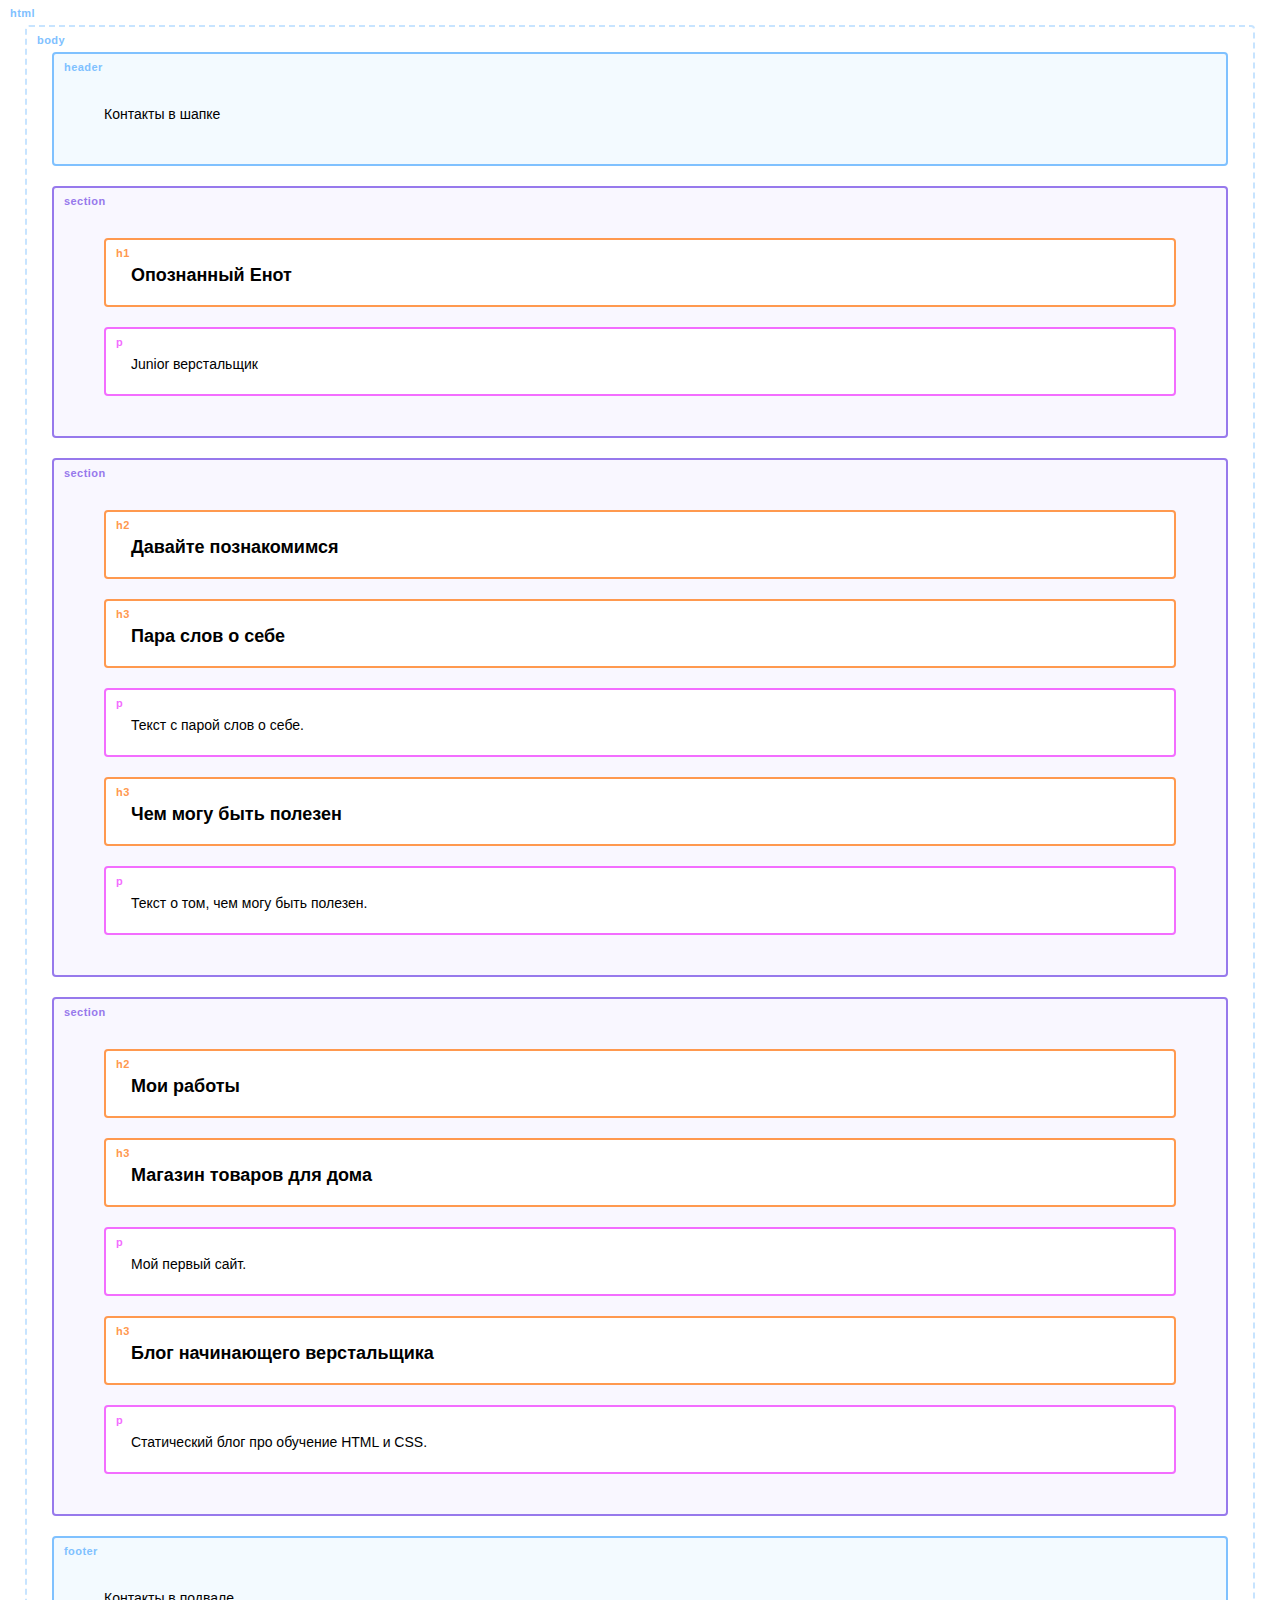
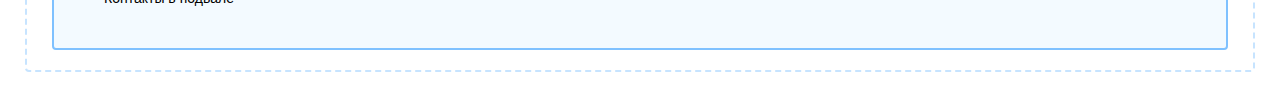
==== index.html @ c7243f4a "main" ====
<!DOCTYPE html>
<html lang="ru">

<head>
    <meta charset="UTF-8">
    <link rel="stylesheet" href="outlines.css">
    <link href="https://fonts.googleapis.com/css?family=Montserrat:400,500,700|Old+Standard+TT&display=swap&subset=cyrillic" rel="stylesheet">
    <title>Портфолио Junior верстальщика</title>
</head>

<body>
    <header class="page-header">
        <div class="container">
            Контакты в шапке
        </div>
    </header>

    <section class="hero-image">
        <div class="container">
            <h1 class="heading">Опознанный Енот</h1>
            <p>Junior верстальщик</p>
        </div>

    </section>

    <section class="intro">
        <div class="container">
            <h2 class="subheading">Давайте познакомимся</h2>
            <h3>Пара слов о себе</h3>
            <p>Текст с парой слов о себе.</p>
            <h3>Чем могу быть полезен</h3>
            <p>Текст о том, чем могу быть полезен.</p>
        </div>
    </section>

    <section class="portfolio">
        <div class="conteiner">
            <h2 class="subheading">Мои работы</h2>

            <h3>Магазин товаров для дома</h3>
            <p>Мой первый сайт.</p>

            <h3>Блог начинающего верстальщика</h3>
            <p>Статический блог про обучение HTML и CSS.</p>
        </div>
    </section>

    <footer class="page-footer">
        <div class="conteiner">
            Контакты в подвале
        </div>
    </footer>
</body>

</html>
---- outlines.css ----
html,
body {
  margin: 0;
  font-family: "Arial", sans-serif;
  font-size: 14px;
  line-height: 20px;
}

body {
  min-width: 430px;
  border: 2px dashed #c7e4ff;
}

html::before,
body::before,
header::before,
footer::before,
main::before {
  color: #7fc1ff;
}

main,
header,
footer {
  background-color: #f3faff;
  border: 2px solid #7fc1ff;
}

nav,
section,
article,
aside {
  background-color: #f9f7ff;
  border: 2px solid #9779ec;
}

nav::before,
section::before,
article::before,
aside::before {
  color: #9779ec;
}

h1,
h2,
h3 {
  font-size: 18px;
  background-color: #ffffff;
  border: 2px solid #ff994f;
}

h1::before {
  content: "h1";
  color: #ff994f;
}

h2::before {
  content: "h2";
  color: #ff994f;
}

h3::before {
  content: "h3";
  color: #ff994f;
}

p {
  background-color: #ffffff;
  border: 2px solid #f36dff;
}

p::before {
  color: #f36dff;
  content: "p";
}

* {
  position: relative;
  padding: 25px 25px 20px;
  margin: 0;
  border-radius: 4px;
}

*:not(:last-child) {
  margin-bottom: 20px;
}

*::before {
  position: absolute;
  top: 8px;
  left: 10px;
  font-weight: 700;
  font-size: 11px;
  line-height: 10px;
  letter-spacing: 0.04em;
}

html::before {
  content: "html";
}

body::before {
  content: "body";
}

main::before {
  content: "main";
}

header::before {
  content: "header";
}

footer::before {
  content: "footer";
}

section::before {
  content: "section";
}

article::before {
  content: "article";
}

aside::before {
  content: "aside";
}

nav::before {
  content: "nav";
}
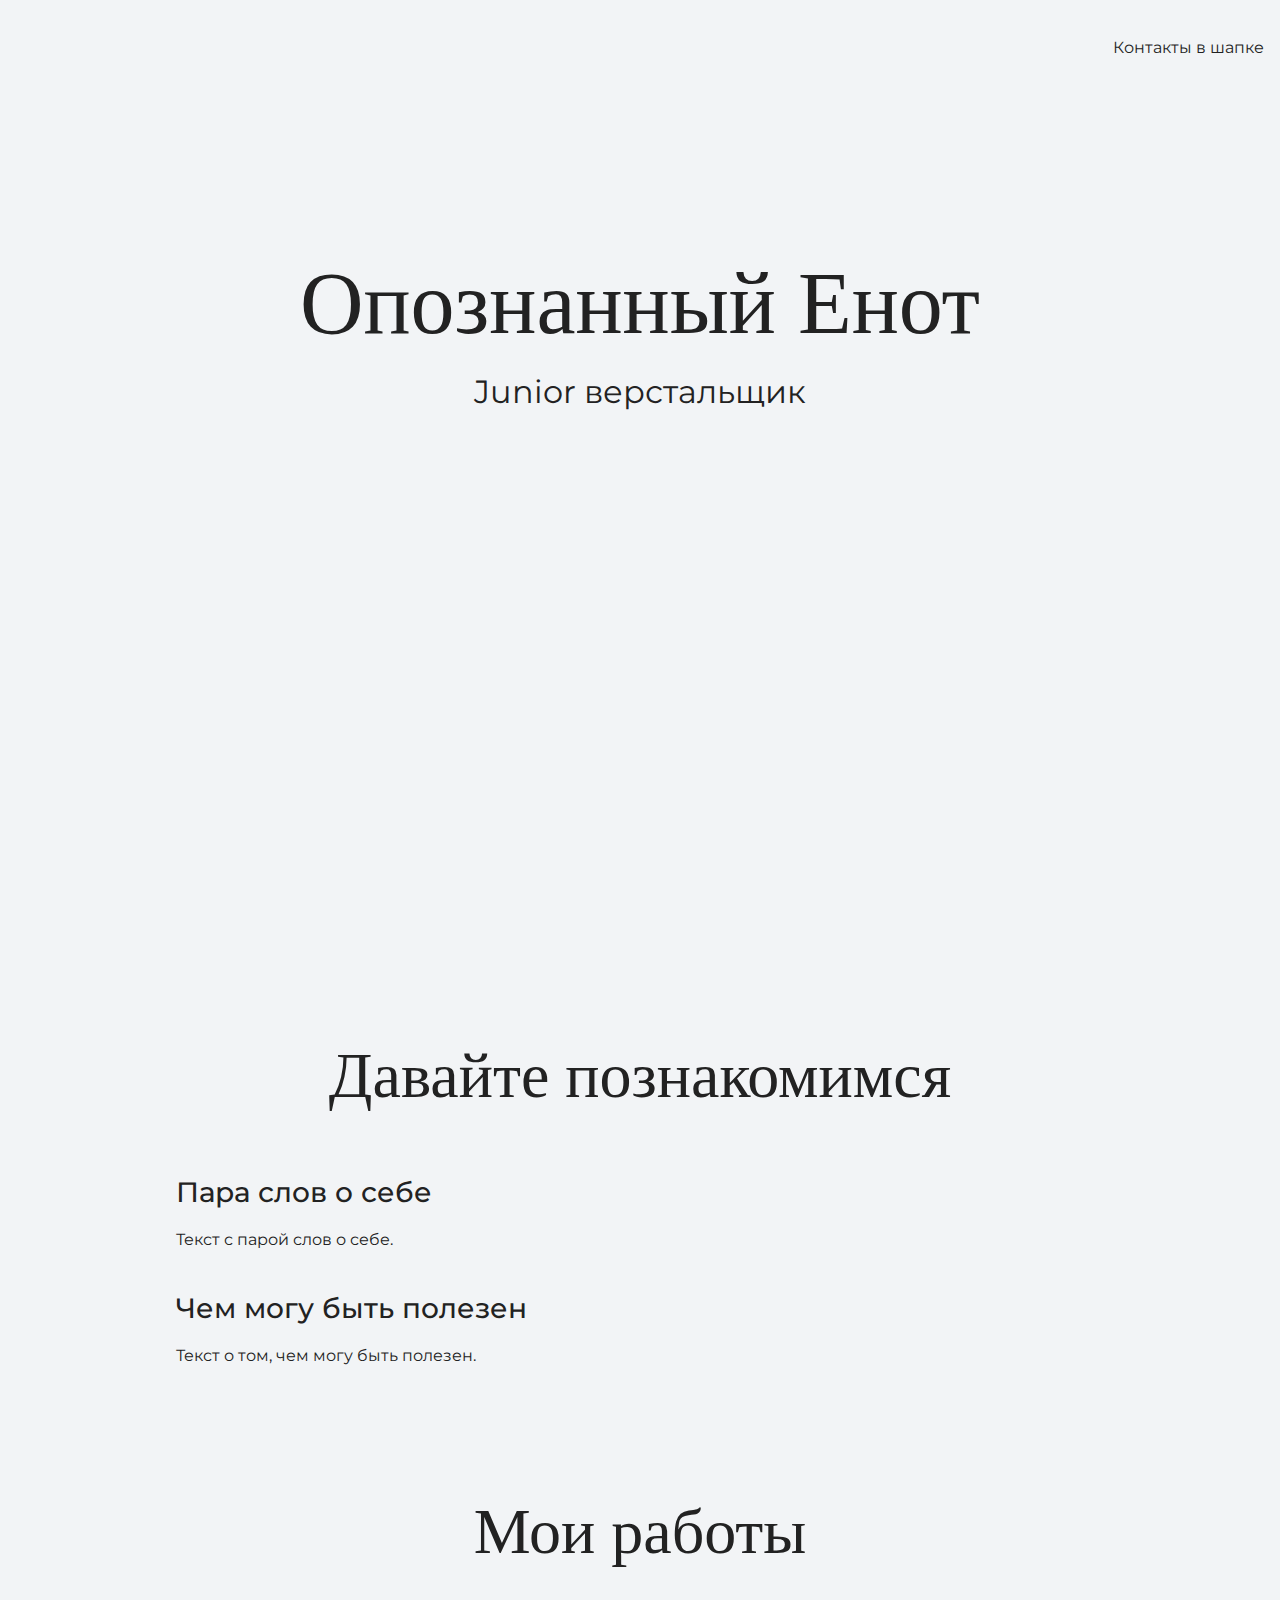
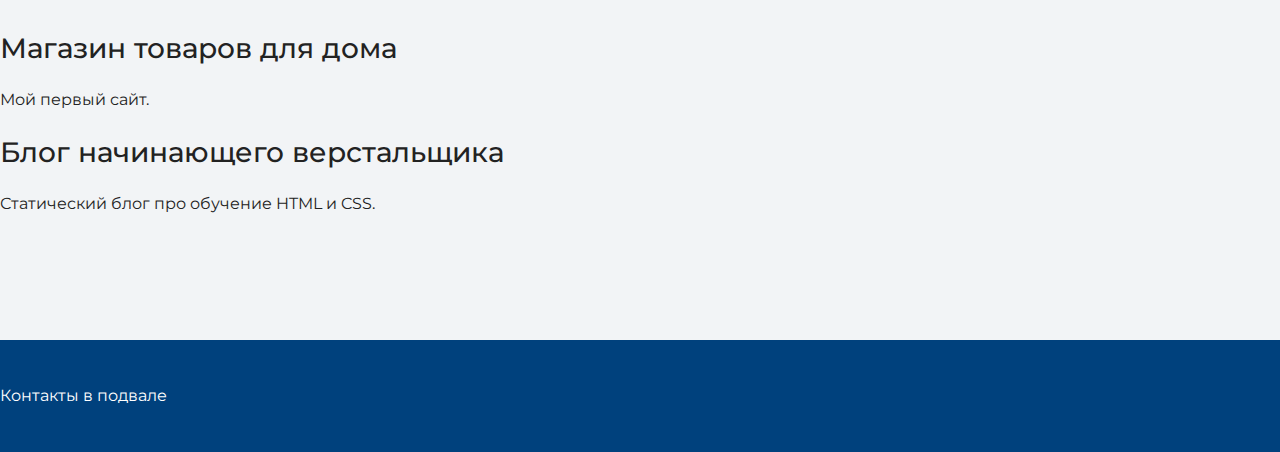
==== commit af35e3c4: "main" ====
--- a/index.html
+++ b/index.html
@@ -3,7 +3,7 @@
 
 <head>
     <meta charset="UTF-8">
-    <link rel="stylesheet" href="outlines.css">
+    <link rel="stylesheet" href="style.css">
     <link href="https://fonts.googleapis.com/css?family=Montserrat:400,500,700|Old+Standard+TT&display=swap&subset=cyrillic" rel="stylesheet">
     <title>Портфолио Junior верстальщика</title>
 </head>
--- a/style.css
+++ b/style.css
@@ -0,0 +1,194 @@
+body {
+  margin: 0;
+  min-width: 960px;
+  font-family: "Montserrat", "Helvetica", "Arial", sans-serif;
+  font-size: 16px;
+  line-height: 32px;
+  color: #222222;
+  background-color: #f2f4f6;
+  background-image: url("img/hero-bg.jpg");
+  background-repeat: no-repeat;
+  background-position: top center;
+}
+
+.container {
+  max-width: 928px;
+  margin: 0 auto;
+  padding: 0 16px;
+}
+
+.page-header {
+  margin: 0 0 160px;
+  padding: 32px 0 32px;
+}
+
+.page-header .container,
+.page-footer .container {
+  max-width: 1408px;
+  text-align: right;
+}
+
+.page-header a {
+  margin-left: 56px;
+  color: #288be6;
+  text-decoration: none;
+  background-repeat: no-repeat;
+  background-position: left;
+}
+
+.header-email {
+  padding-left: 30px;
+  background-image: url("img/icon-email-header.svg");
+}
+
+.header-phone {
+  padding-left: 25px;
+  background-image: url("img/icon-phone-header.svg");
+}
+
+.hero-image {
+  margin-bottom: 620px;
+}
+
+.hero-image .container {
+  max-width: 1408px;
+  text-align: center;
+}
+
+.heading {
+  margin: 0 0 16px;
+  font-family: "Old Standard TT", "Times", "Times New Roman", serif;
+  font-size: 88px;
+  line-height: 96px;
+  font-weight: 400;
+}
+
+.hero-image p {
+  margin: 0;
+  font-size: 32px;
+  line-height: 48px;
+}
+
+.intro {
+  margin: 0 0 120px;
+}
+
+.subheading {
+  margin: 0 0 56px;
+  font-family: "Old Standard TT", "Times", "Times New Roman", serif;
+  font-size: 64px;
+  line-height: 80px;
+  font-weight: 400;
+  text-align: center;
+}
+
+.user-image {
+  margin: 0 0 32px;
+  text-align: center;
+}
+
+.intro h3,
+.portfolio h3 {
+  margin: 0 0 12px;
+  font-size: 28px;
+  line-height: 40px;
+  font-weight: 500;
+}
+
+.intro p {
+  margin: 0 0 32px;
+}
+
+.skills-list {
+  margin: 0;
+  padding: 0;
+}
+
+.skills-list dt {
+  padding-left: 32px;
+  background-repeat: no-repeat;
+  background-position: left;
+}
+
+.skill-html {
+  background-image: url("img/icon-html.svg");
+}
+
+.skill-css {
+  background-image: url("img/icon-css.svg");
+}
+
+.level {
+  margin: 4px 0 16px;
+  padding: 0;
+  height: 14px;
+  font-size: 0;
+  background-color: #ffffff;
+  border: 1px solid #86c3fa;
+  border-radius: 8px;
+}
+
+.level div {
+  margin: 1px;
+  height: 12px;
+  background-color: #288be6;
+  border-radius: 6px;
+}
+
+.portfolio {
+  margin: 0 0 120px;
+}
+
+.projects {
+  margin: 0;
+  padding: 0;
+  list-style: none;
+}
+
+.projects li {
+  margin: 0 0 80px;
+}
+
+.project-image {
+  margin: 0 0 24px;
+  text-align: center;
+}
+
+.projects p {
+  margin: 0 0 24px;
+}
+
+.button {
+  padding: 6px 20px;
+  display: inline-block;
+  vertical-align: baseline;
+  text-decoration: none;
+  text-transform: uppercase;
+  border-radius: 4px;
+  background-color: #288be6;
+  color: #ffffff;
+}
+
+.page-footer {
+  padding: 40px 0;
+  background-color: #00417d;
+  color: #ffffff;
+}
+
+.page-footer a {
+  margin-left: 56px;
+  color: inherit;
+  text-decoration: none;
+  background-repeat: no-repeat;
+  background-position: left;
+}
+
+.footer-email {
+  padding-left: 30px;
+  background-image: url("img/icon-email-footer.svg");
+}
+
+.footer-phone {
+  padding-left: 25px;
+  background-image: url("img/icon-phone-footer.svg");
+}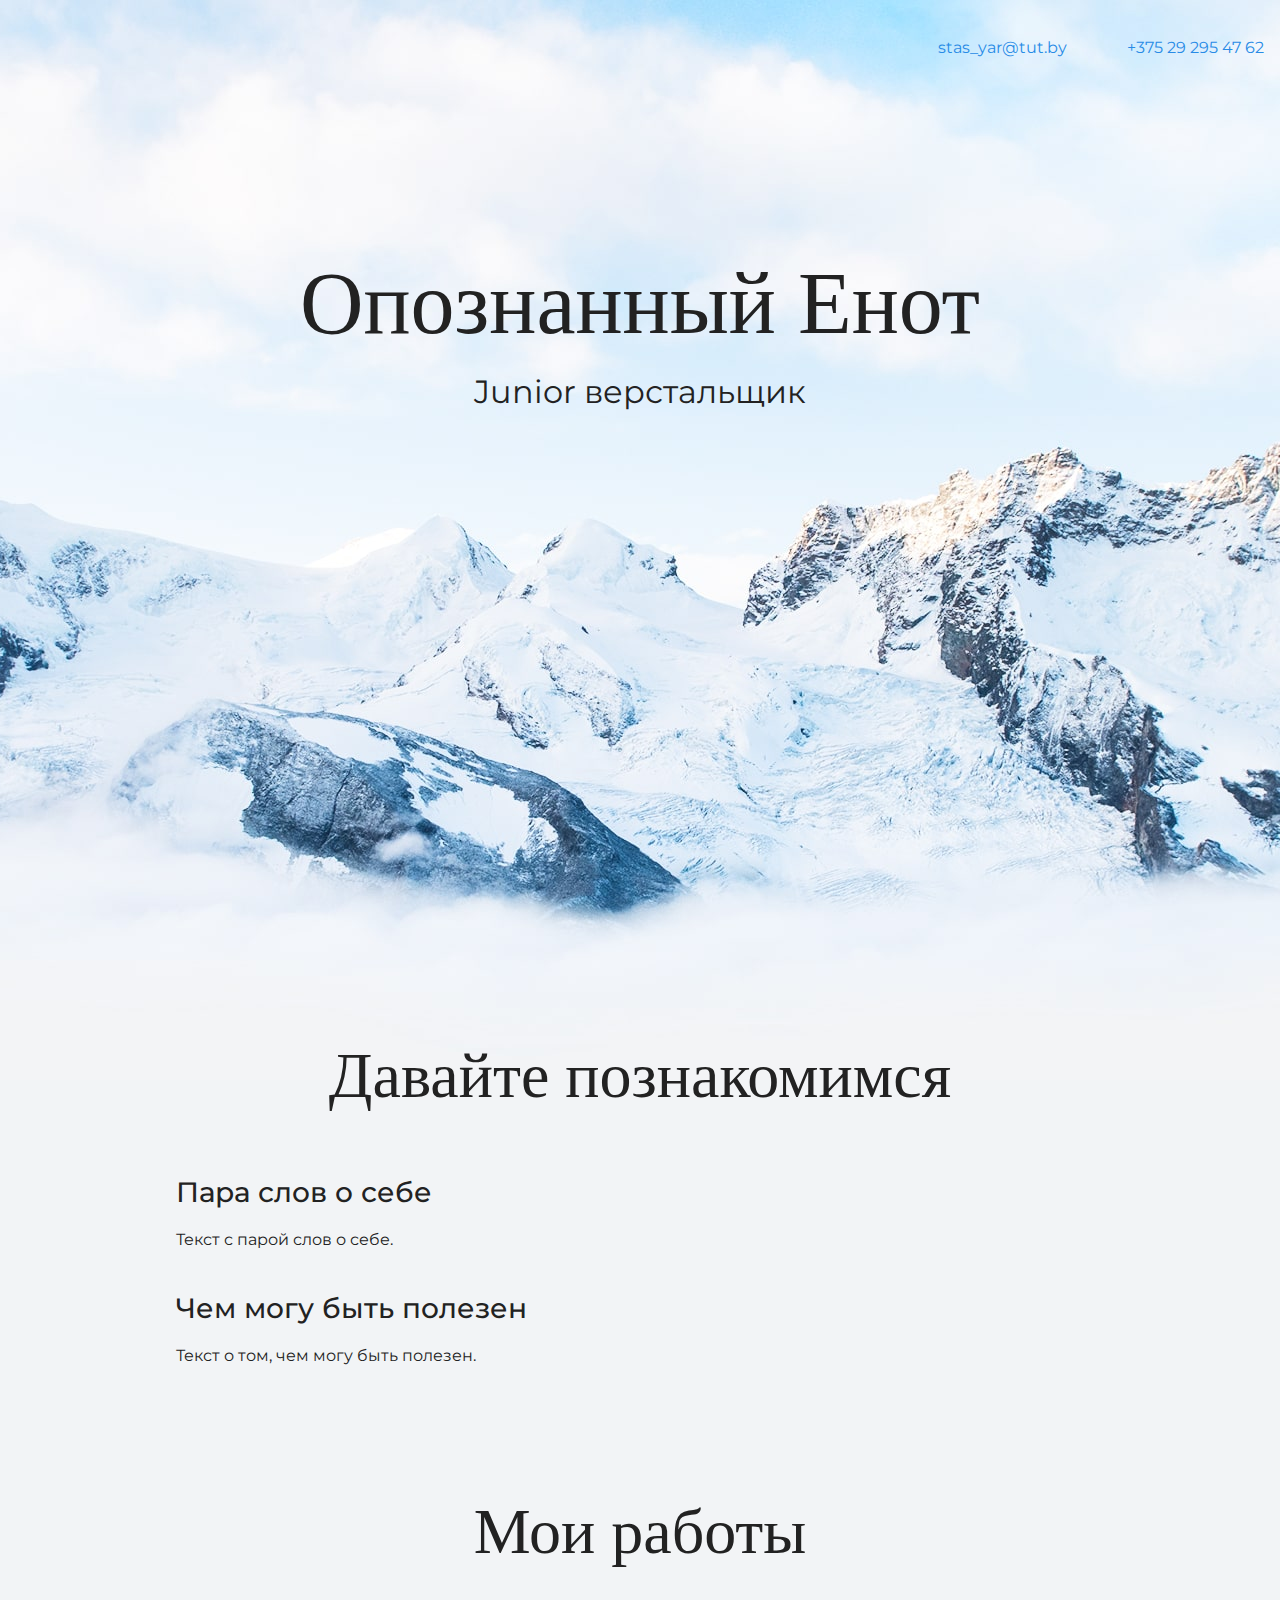
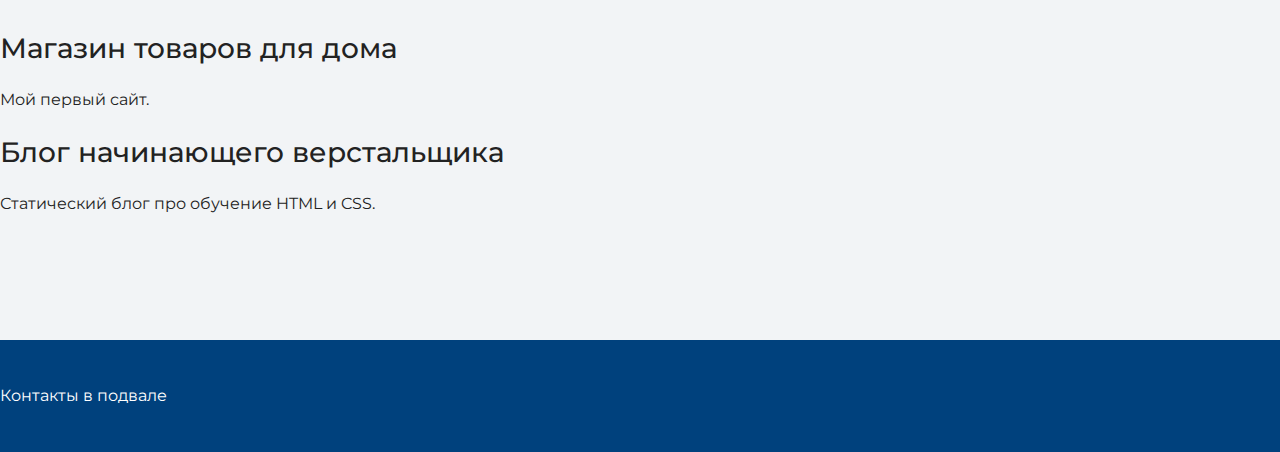
==== commit d52f5a6c: "add contacts" ====
--- a/index.html
+++ b/index.html
@@ -11,7 +11,8 @@
 <body>
     <header class="page-header">
         <div class="container">
-            Контакты в шапке
+            <a href="mailto:stas_yar@tut.by">stas_yar@tut.by</a>
+            <a href="tel:+375292954762">+375 29 295 47 62</a>
         </div>
     </header>
 
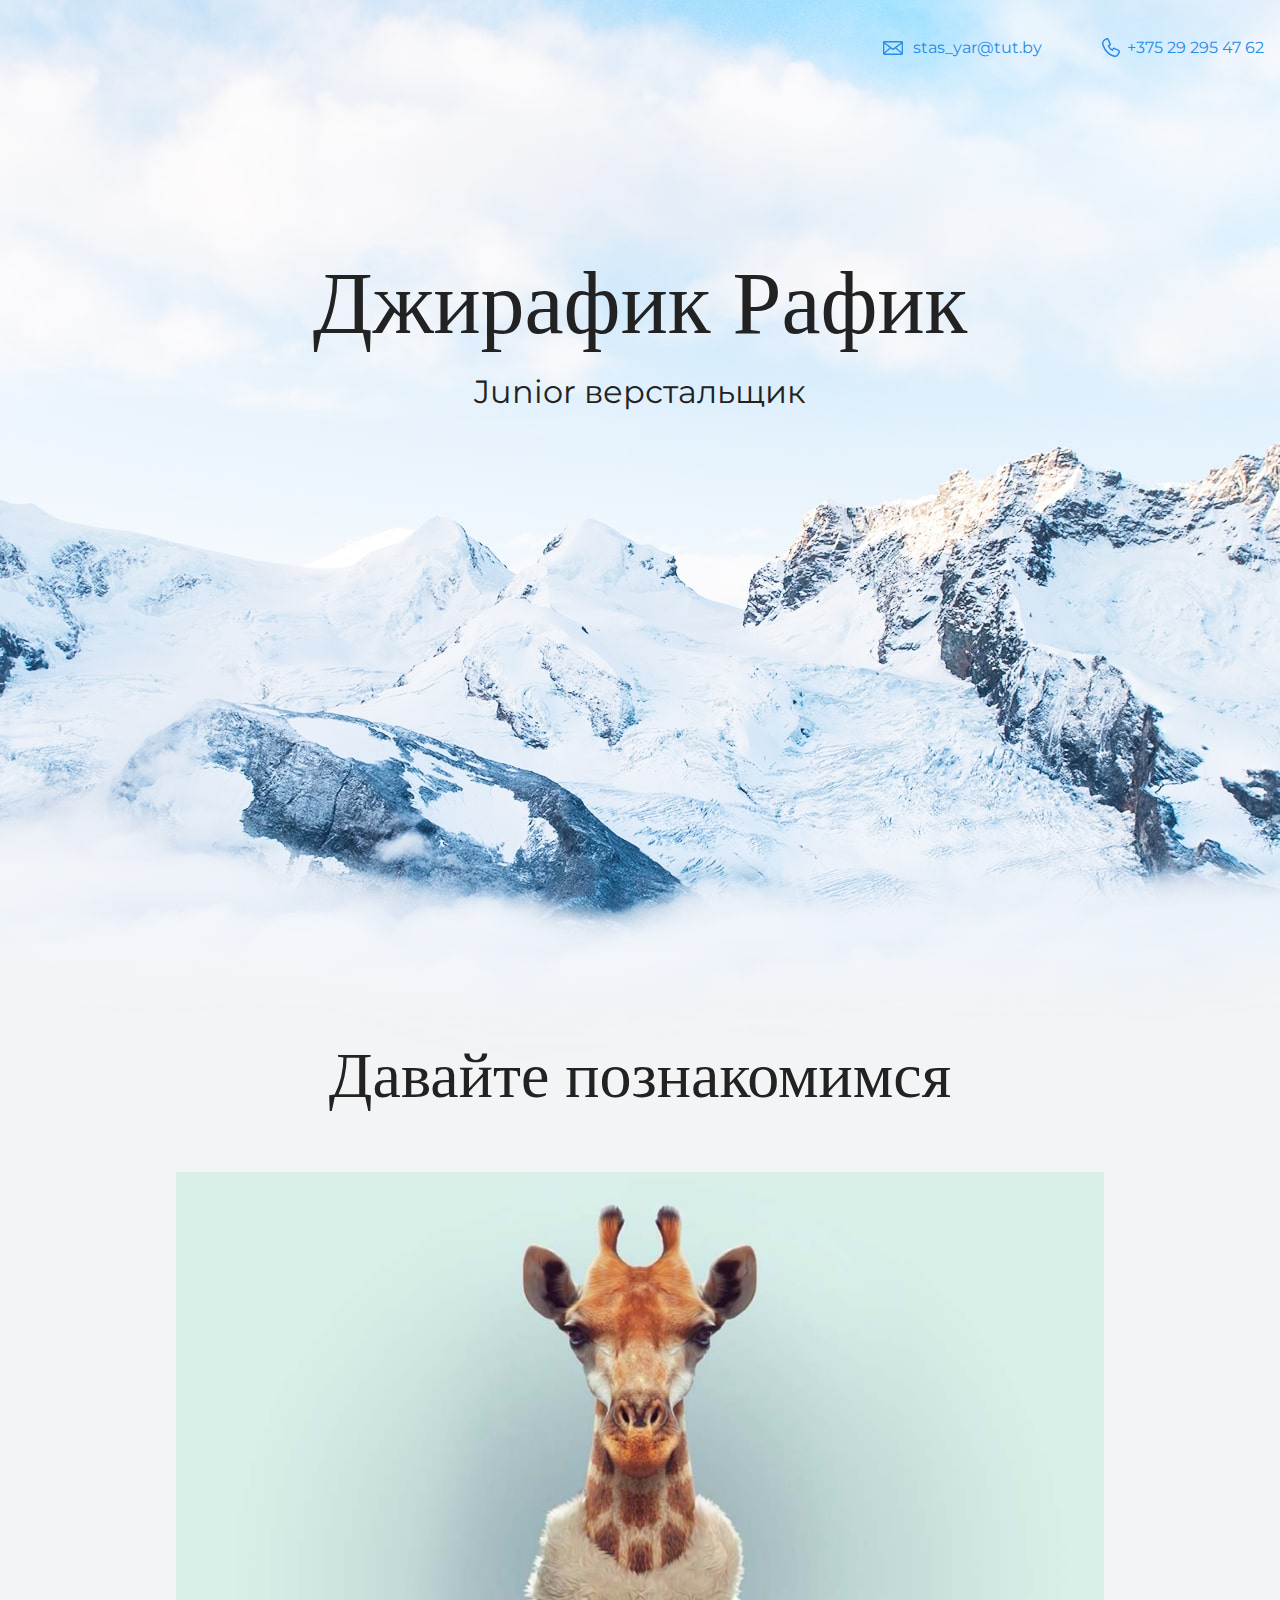
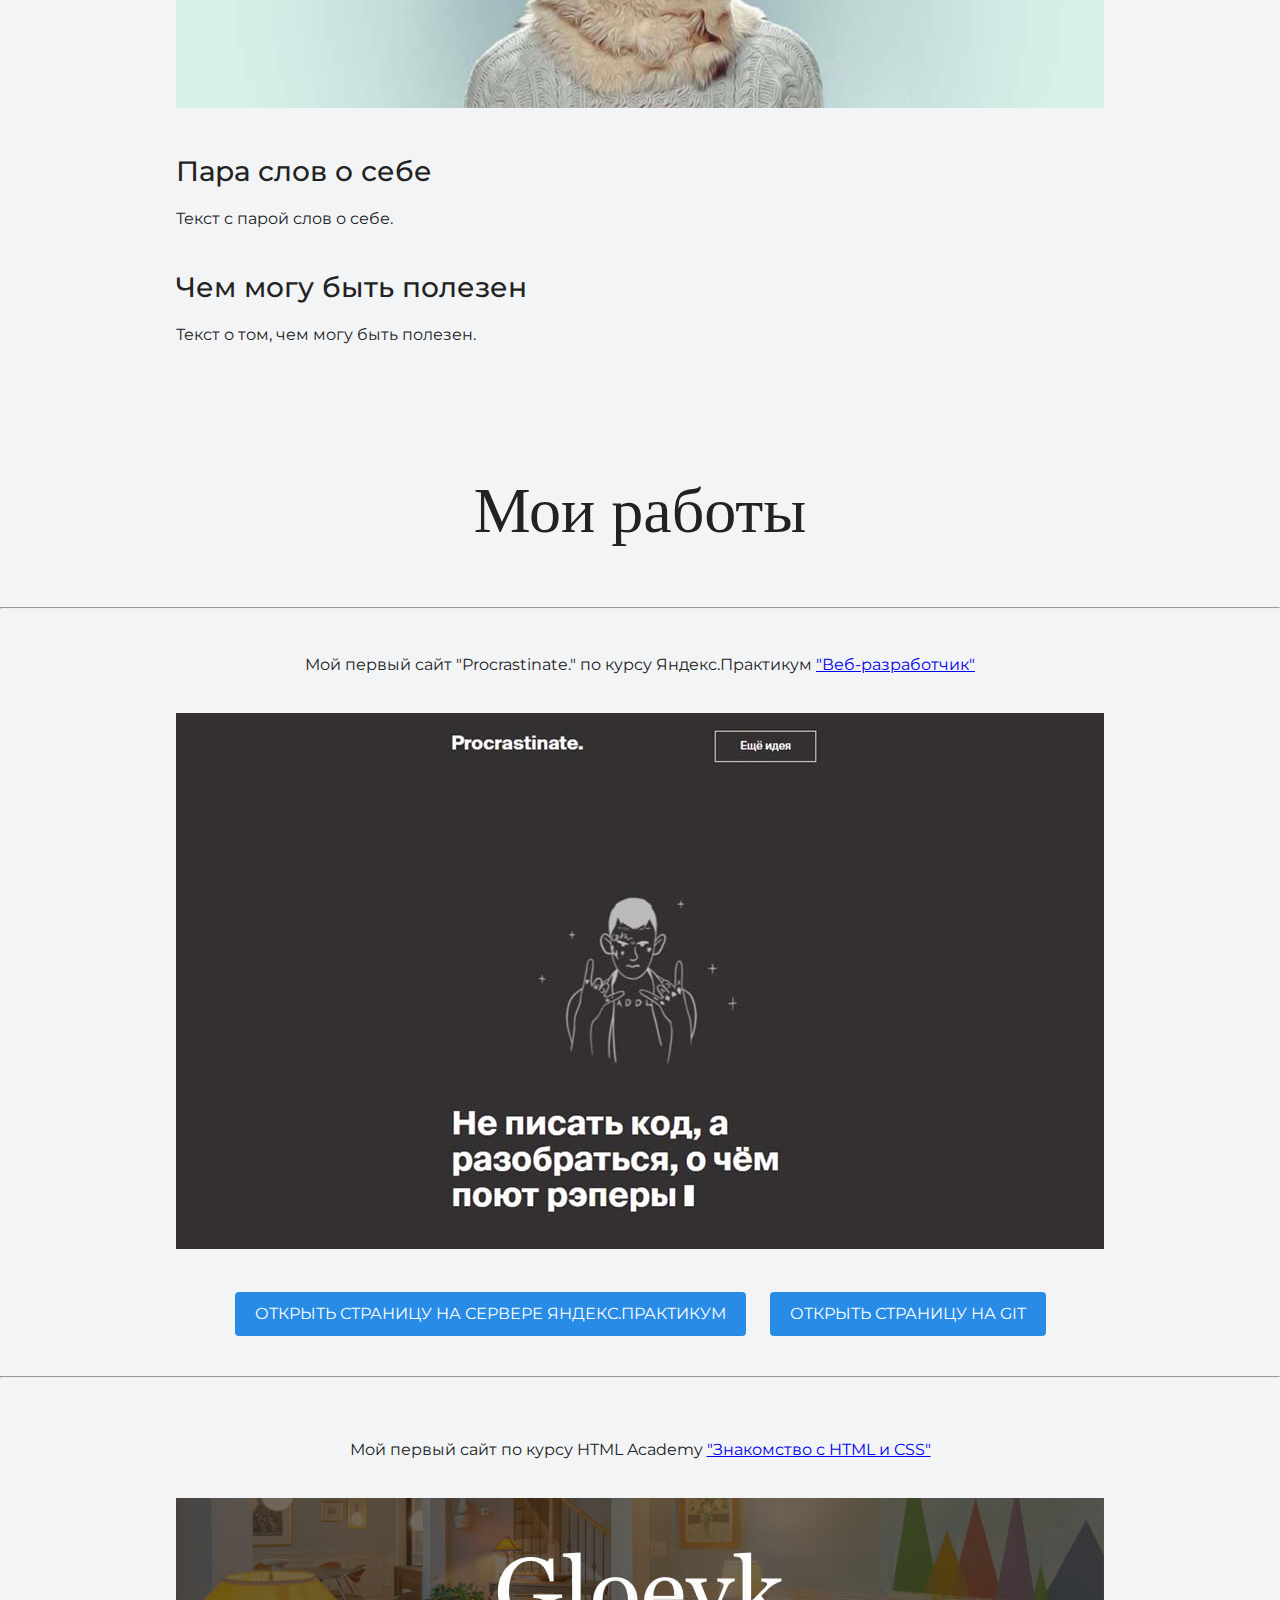
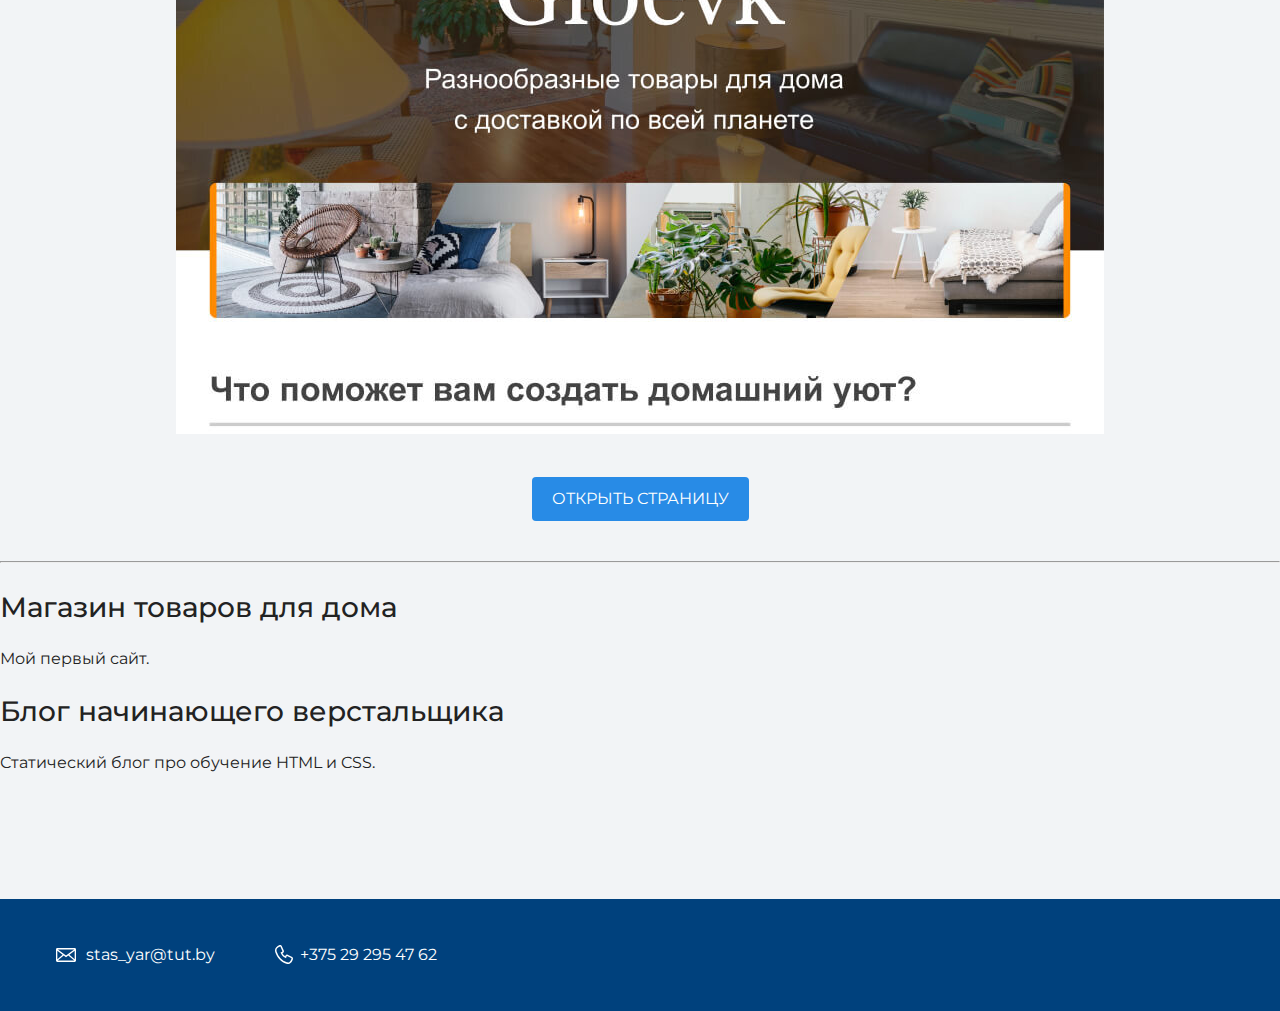
==== commit d4b2245e: "update" ====
--- a/index.html
+++ b/index.html
@@ -11,14 +11,14 @@
 <body>
     <header class="page-header">
         <div class="container">
-            <a href="mailto:stas_yar@tut.by">stas_yar@tut.by</a>
-            <a href="tel:+375292954762">+375 29 295 47 62</a>
+            <a class="header-email" href="mailto:stas_yar@tut.by">stas_yar@tut.by</a>
+            <a class="header-phone" href="tel:+375292954762">+375 29 295 47 62</a>
         </div>
     </header>
 
     <section class="hero-image">
         <div class="container">
-            <h1 class="heading">Опознанный Енот</h1>
+            <h1 class="heading">Джирафик Рафик</h1>
             <p>Junior верстальщик</p>
         </div>
 
@@ -27,6 +27,9 @@
     <section class="intro">
         <div class="container">
             <h2 class="subheading">Давайте познакомимся</h2>
+            <figure class="user-image">
+                <img src="files/user-giraffe.jpg" width="928" height="536" alt="Фотография Неопознанного Енота">
+            </figure>
             <h3>Пара слов о себе</h3>
             <p>Текст с парой слов о себе.</p>
             <h3>Чем могу быть полезен</h3>
@@ -37,6 +40,31 @@
     <section class="portfolio">
         <div class="conteiner">
             <h2 class="subheading">Мои работы</h2>
+            <figure class="project-image">
+                <hr>
+                <br>
+                <figcaption>Мой первый сайт "Procrastinate." по курсу Яндекс.Практикум <a href="https://practicum.yandex.ru/web/" title="Курс «Веб-разработчик» — Яндекс.Практикум">"Веб-разработчик"</figcaption>
+                <br>
+                <img src="files/project-procrastinate.jpg" width="928" height="536" alt="Сайт магазина товаров для дома">
+                <br><br>
+                <a class="button" href="https://code.s3.yandex.net/shared_solutions/web/d29e8c34-f097-40c1-89ac-c37d2a55018a/21e4066130e4ca8e998c6734ef697770/index.html">Открыть страницу на сервере Яндекс.Практикум</a> &nbsp;&nbsp;&nbsp;&nbsp;
+                    <a class="button" href="source/project-procrastinate/index.html">Открыть страницу на Git</a>
+                    <br><br>
+                    <hr>
+            </figure>
+
+            <figure class="project-image">
+                <br>
+                <figcaption>
+                    Мой первый сайт по курсу HTML Academy <a href="https://htmlacademy.ru/courses/basic-html-css" title="Тренажёр «Знакомство с HTML и CSS» — HTML Academy">"Знакомство с HTML и CSS"</a>
+                </figcaption>
+                <br>
+                <img src="files/project-gloevk.jpg" width="928" height="536" alt="Сайт магазина товаров для дома">
+                <br><br>
+                <a class="button" href="source/project-gloevk/index.html">Открыть страницу</a>
+                <br><br>
+                <hr>
+            </figure>
 
             <h3>Магазин товаров для дома</h3>
             <p>Мой первый сайт.</p>
@@ -48,7 +76,8 @@
 
     <footer class="page-footer">
         <div class="conteiner">
-            Контакты в подвале
+            <a class="footer-email" href="mailto:stas_yar@tut.by">stas_yar@tut.by</a>
+            <a class="footer-phone" href="tel:+375292954762">+375 29 295 47 62</a>
         </div>
     </footer>
 </body>
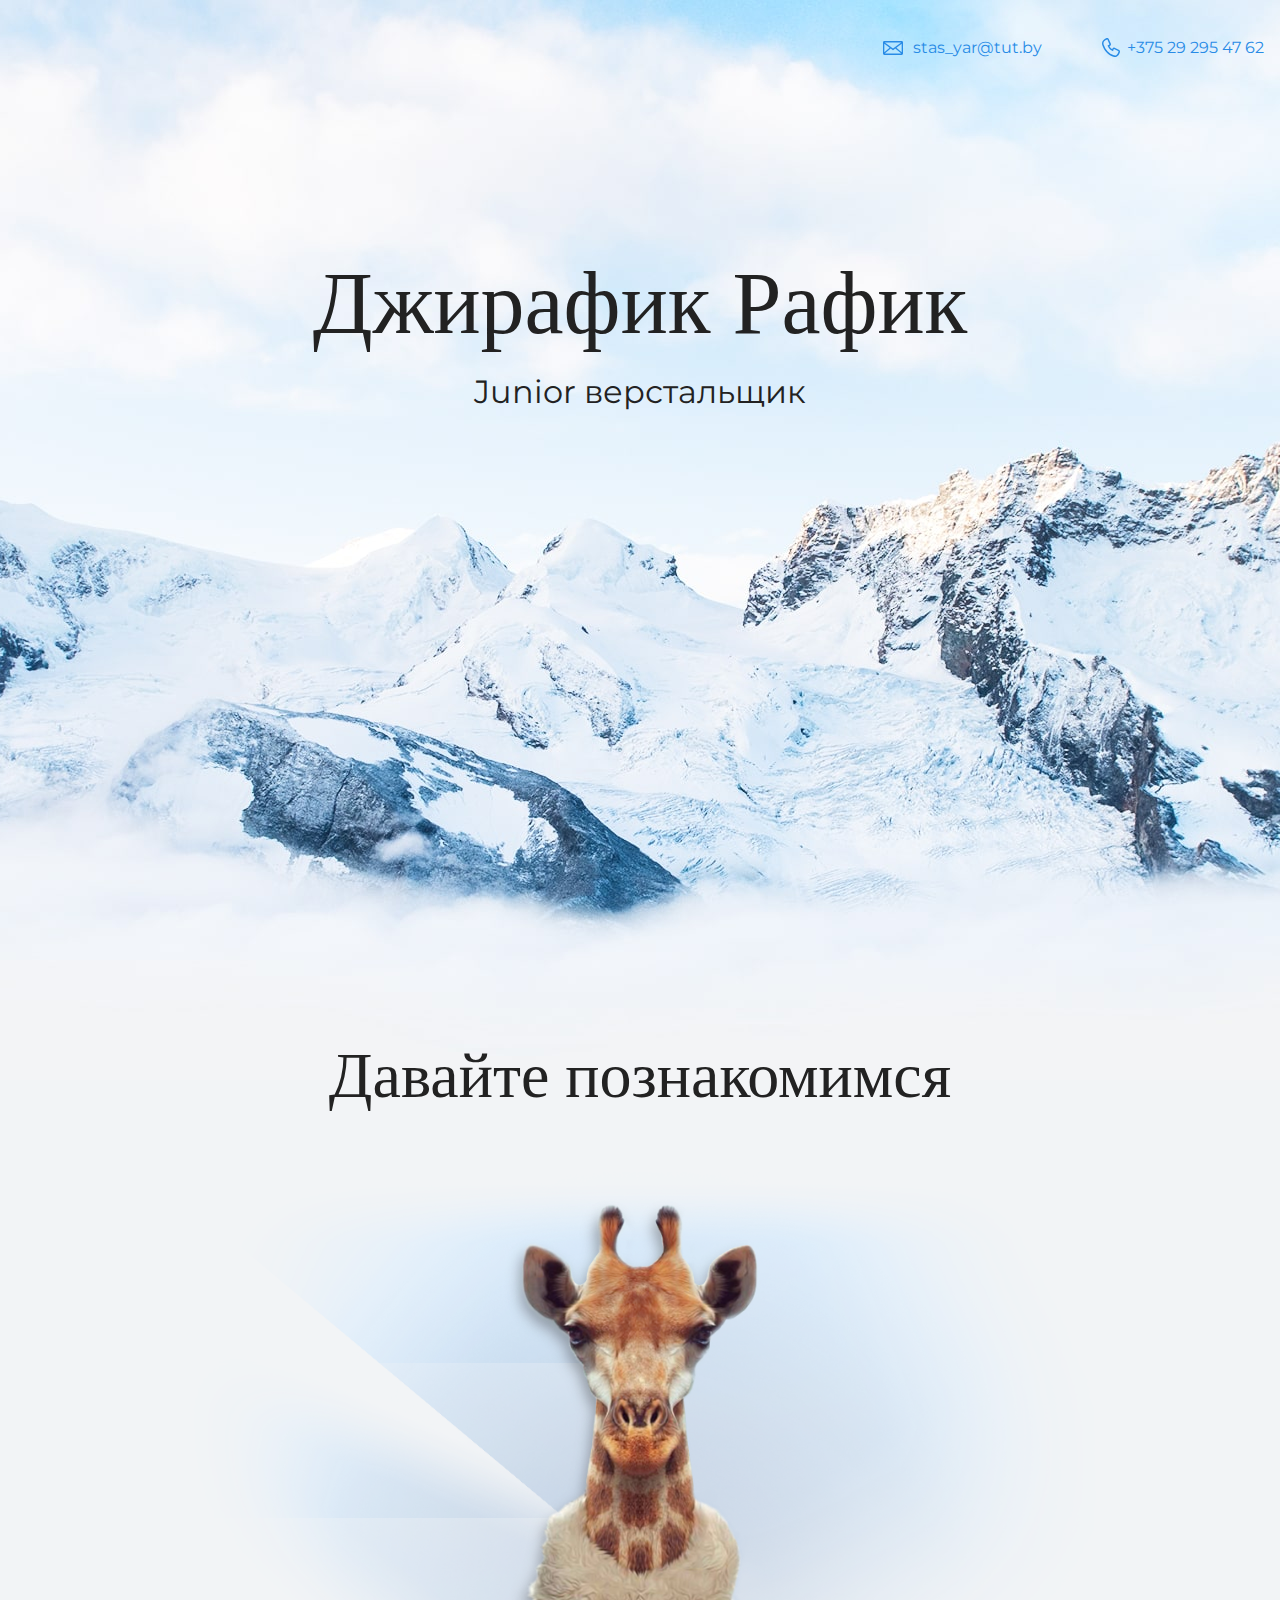
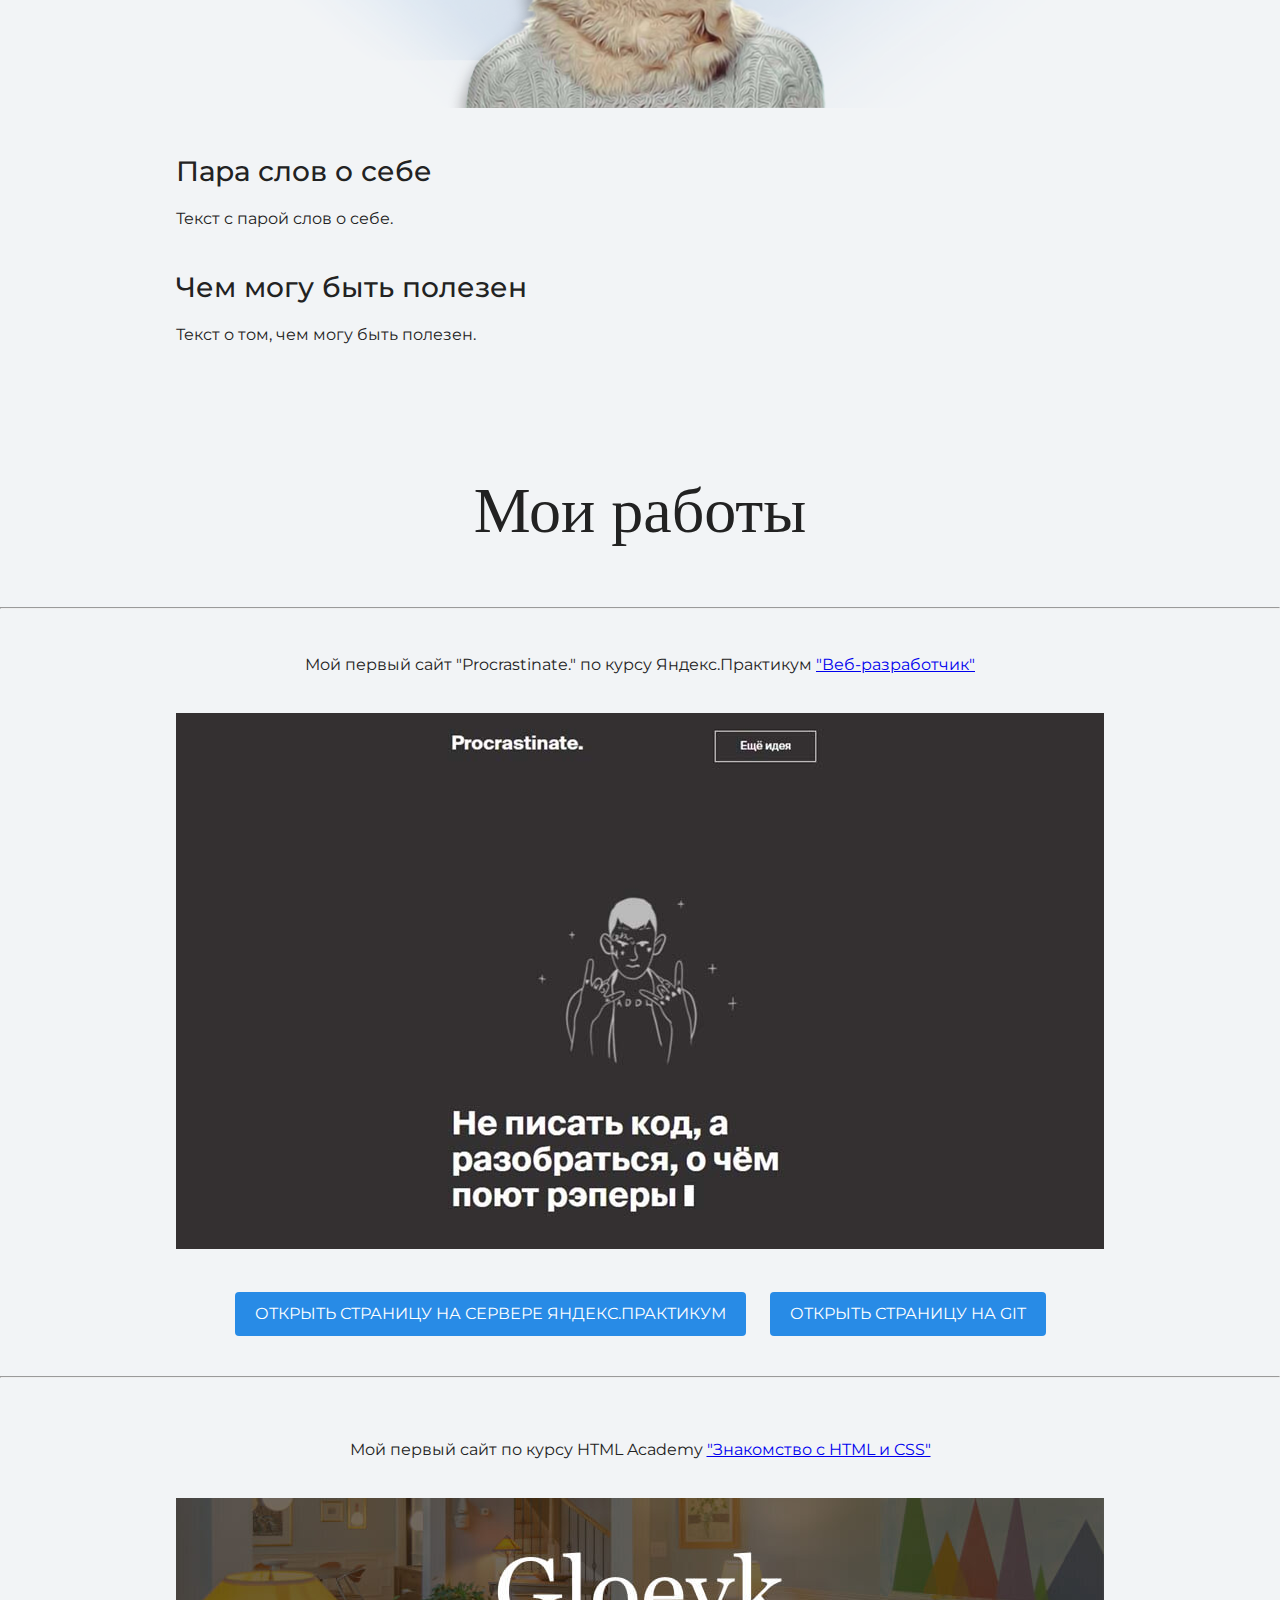
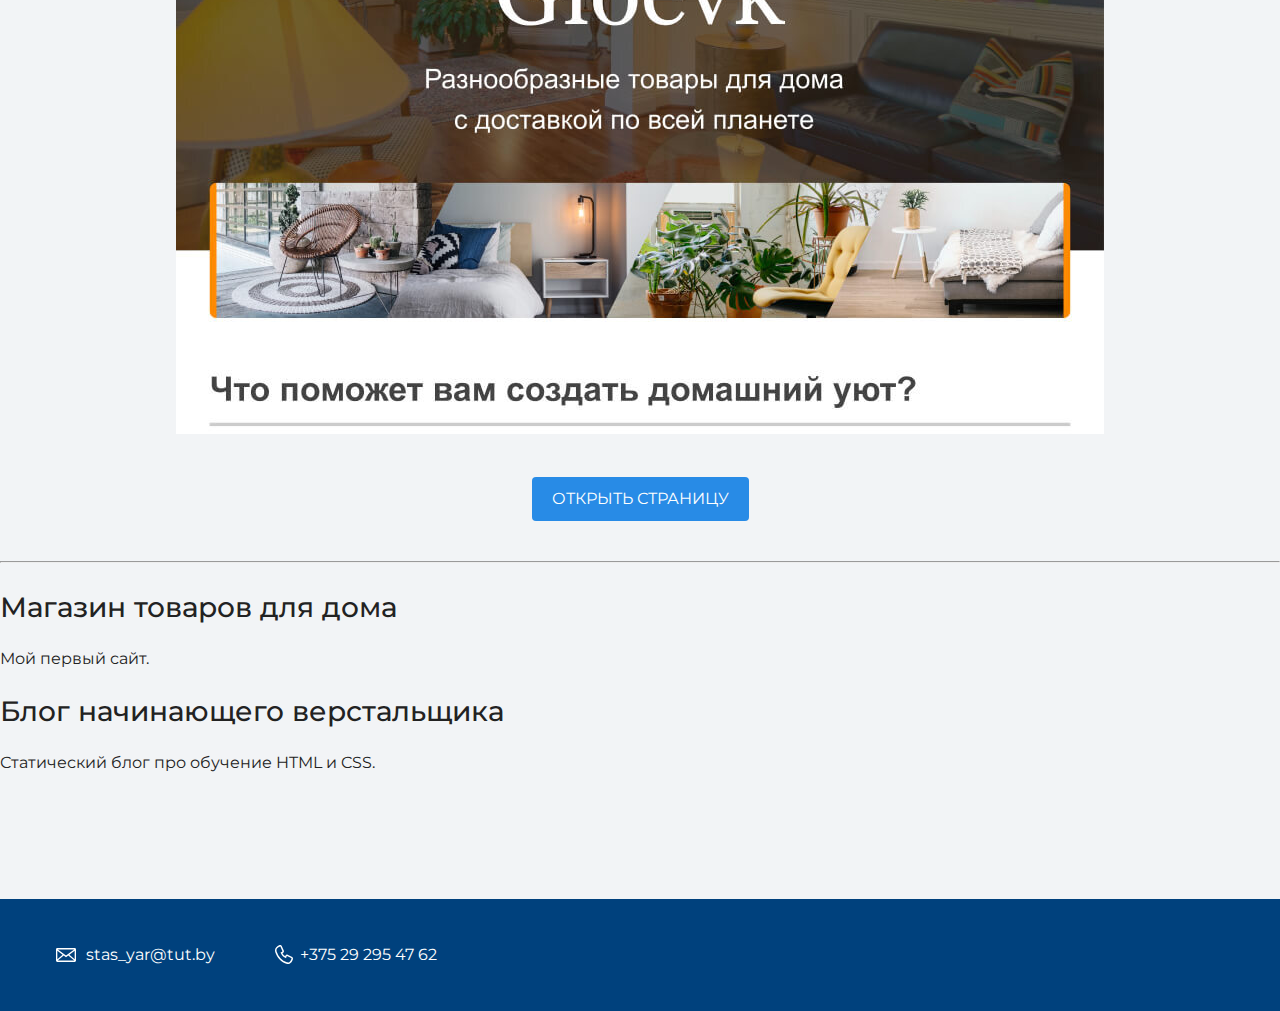
==== commit 99f7f774: "fix photo" ====
--- a/index.html
+++ b/index.html
@@ -28,7 +28,7 @@
         <div class="container">
             <h2 class="subheading">Давайте познакомимся</h2>
             <figure class="user-image">
-                <img src="files/user-giraffe.jpg" width="928" height="536" alt="Фотография Неопознанного Енота">
+                <img src="files/user-giraffe.png" width="928" height="536" alt="Фотография Неопознанного Енота">
             </figure>
             <h3>Пара слов о себе</h3>
             <p>Текст с парой слов о себе.</p>
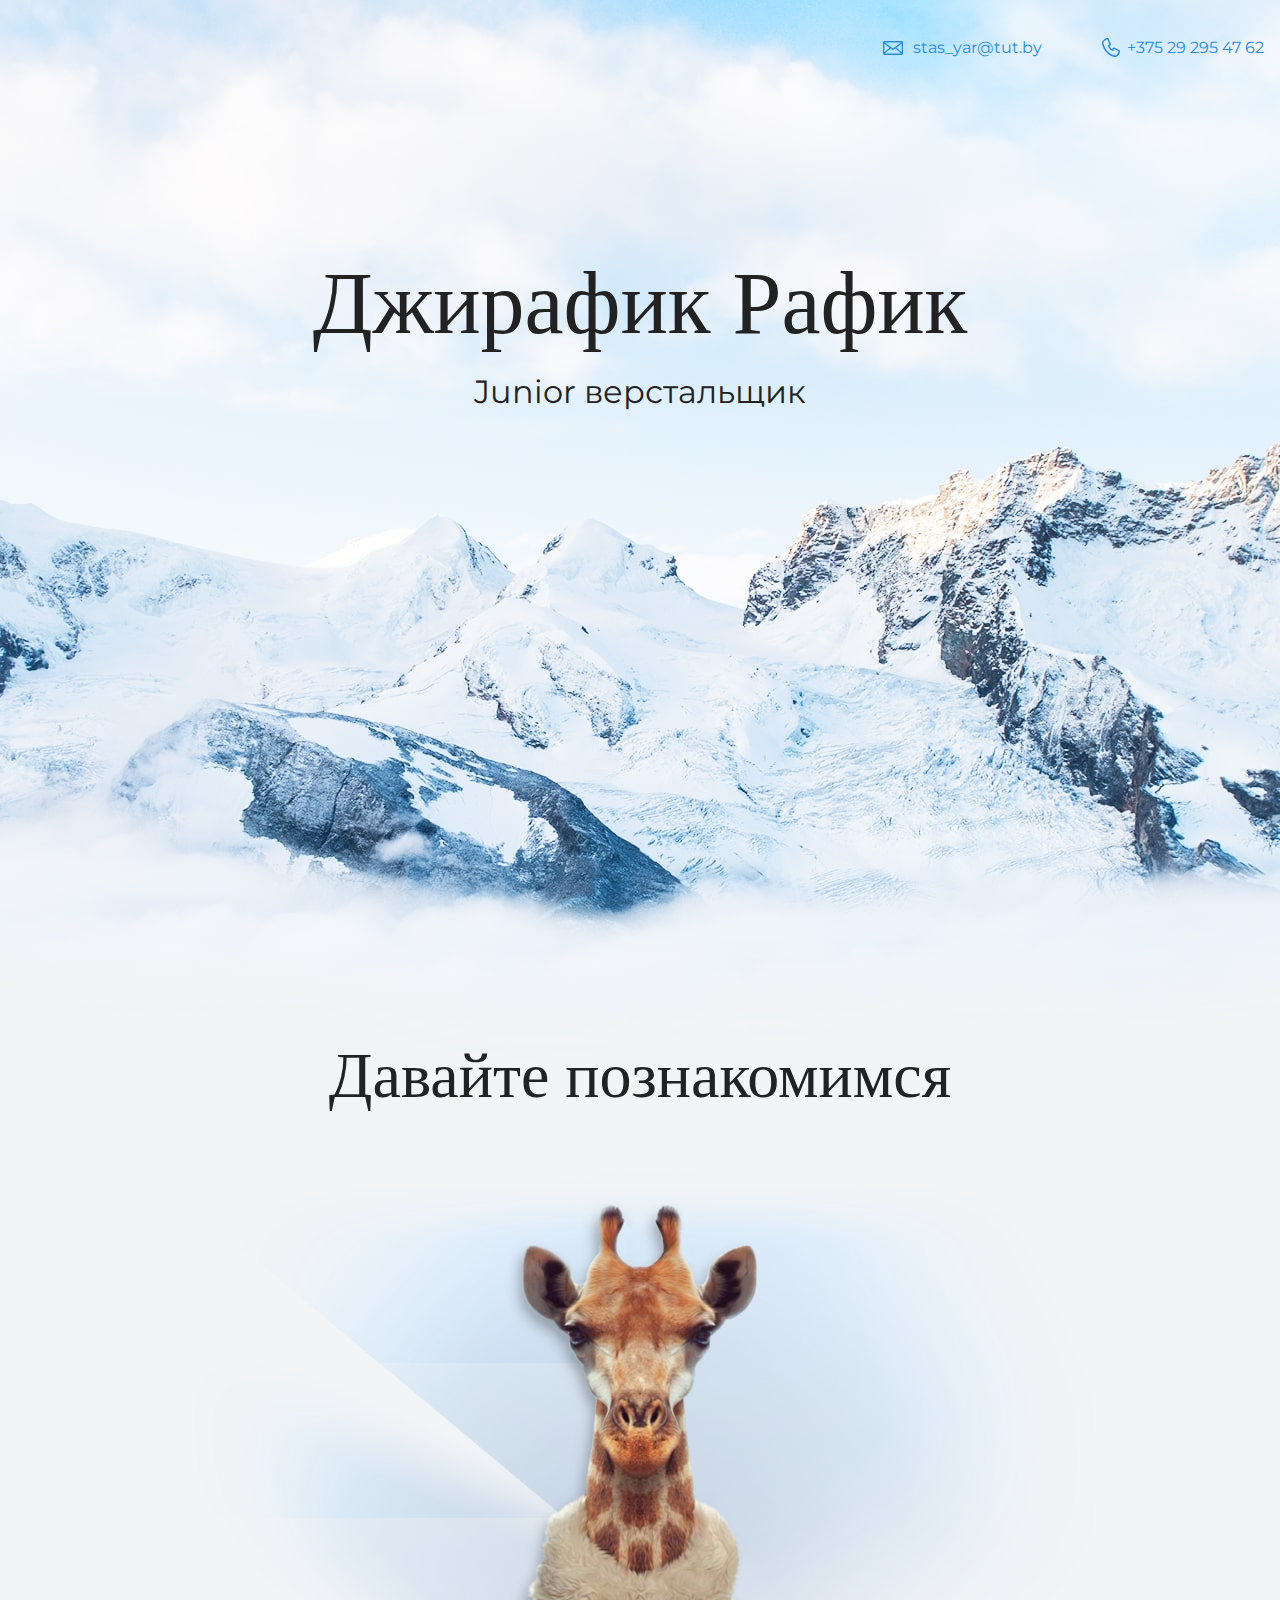
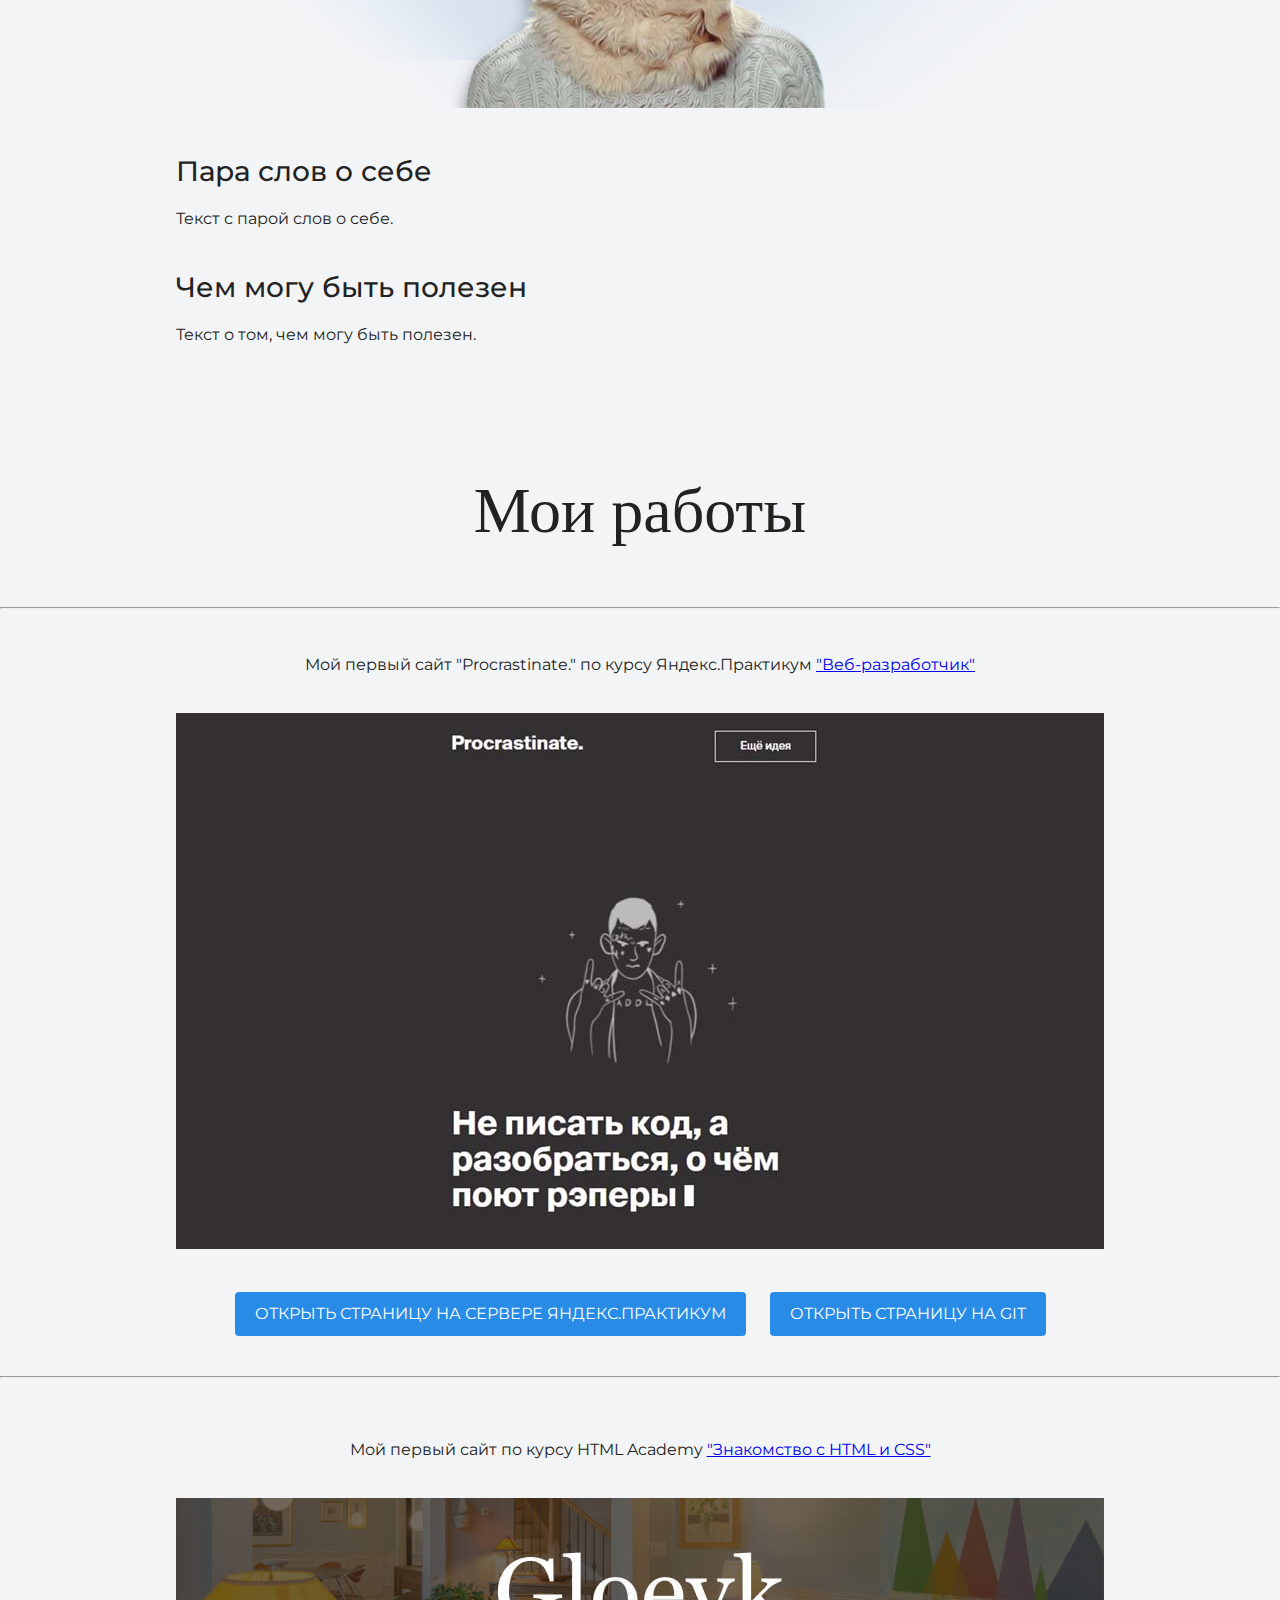
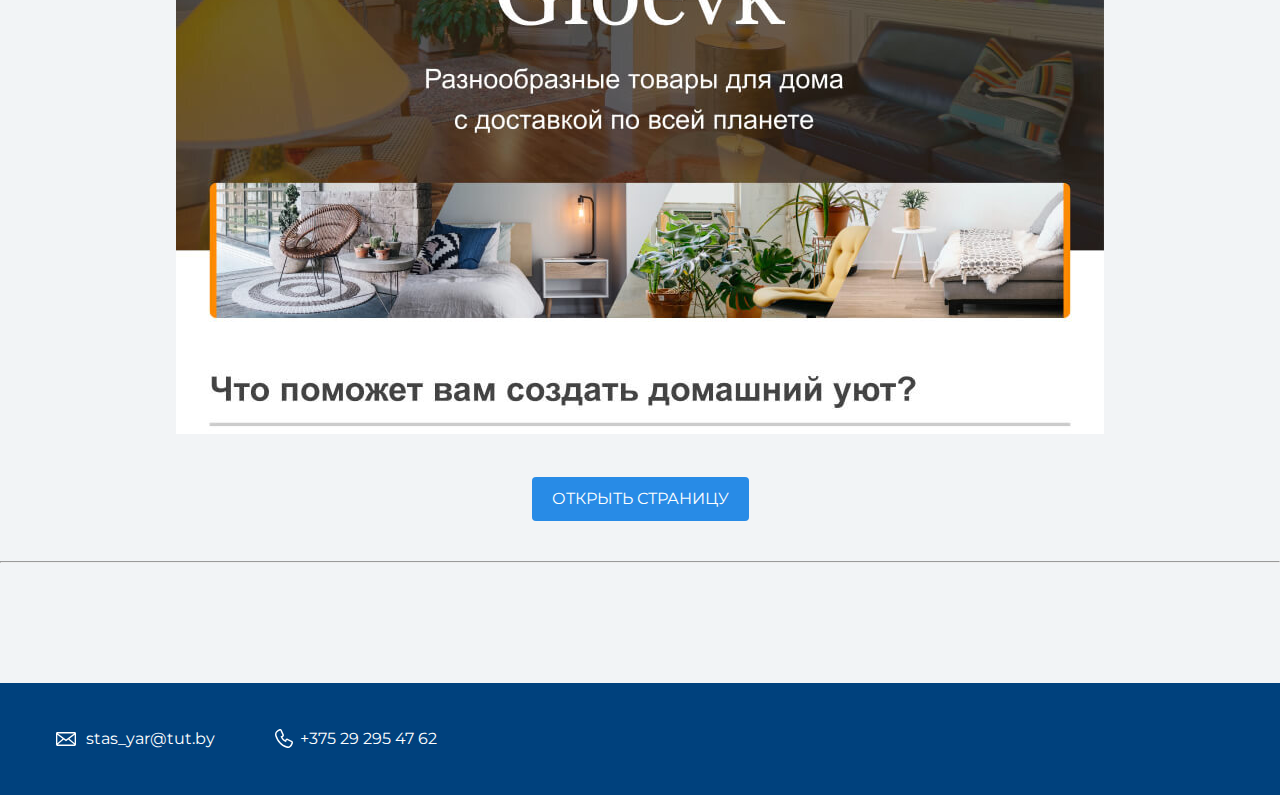
==== commit 3ffae181: "Update" ====
--- a/index.html
+++ b/index.html
@@ -65,12 +65,6 @@
                 <br><br>
                 <hr>
             </figure>
-
-            <h3>Магазин товаров для дома</h3>
-            <p>Мой первый сайт.</p>
-
-            <h3>Блог начинающего верстальщика</h3>
-            <p>Статический блог про обучение HTML и CSS.</p>
         </div>
     </section>
 
@@ -82,4 +76,4 @@
     </footer>
 </body>
 
-</html>+</html>
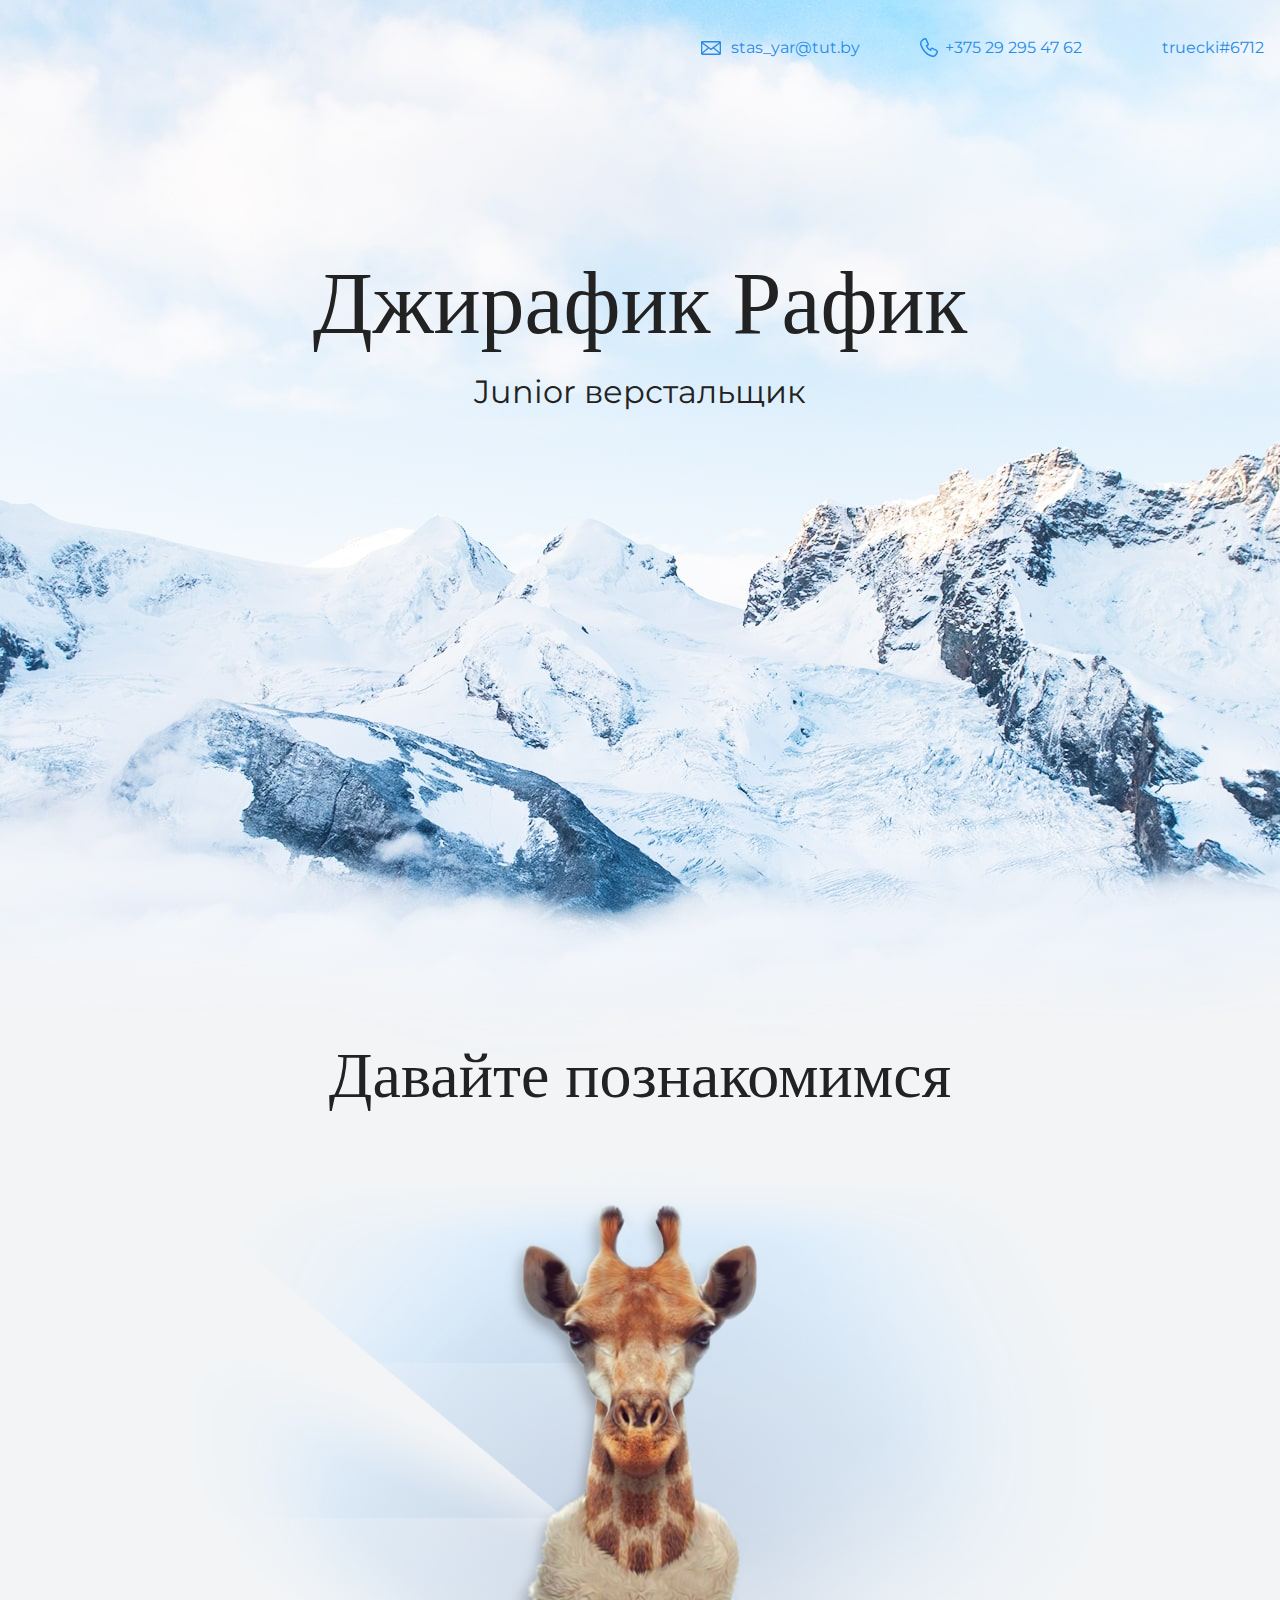
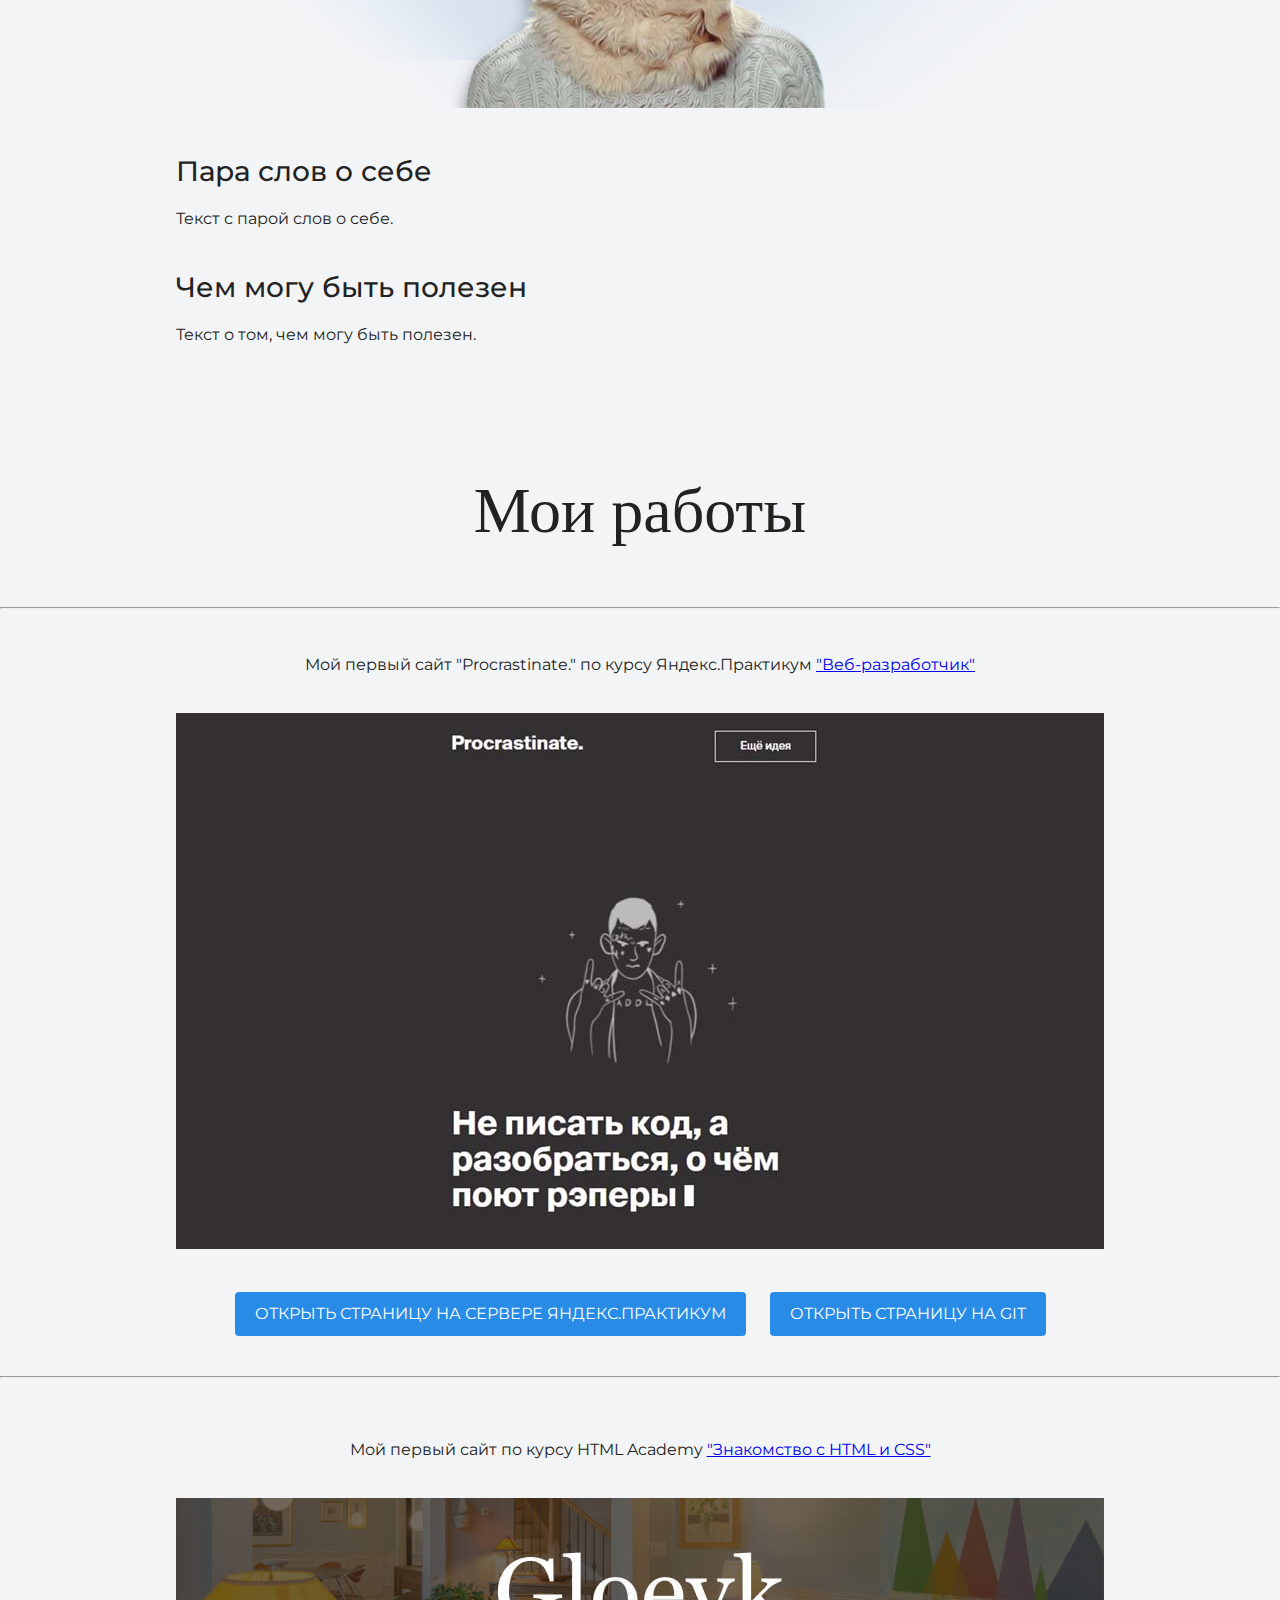
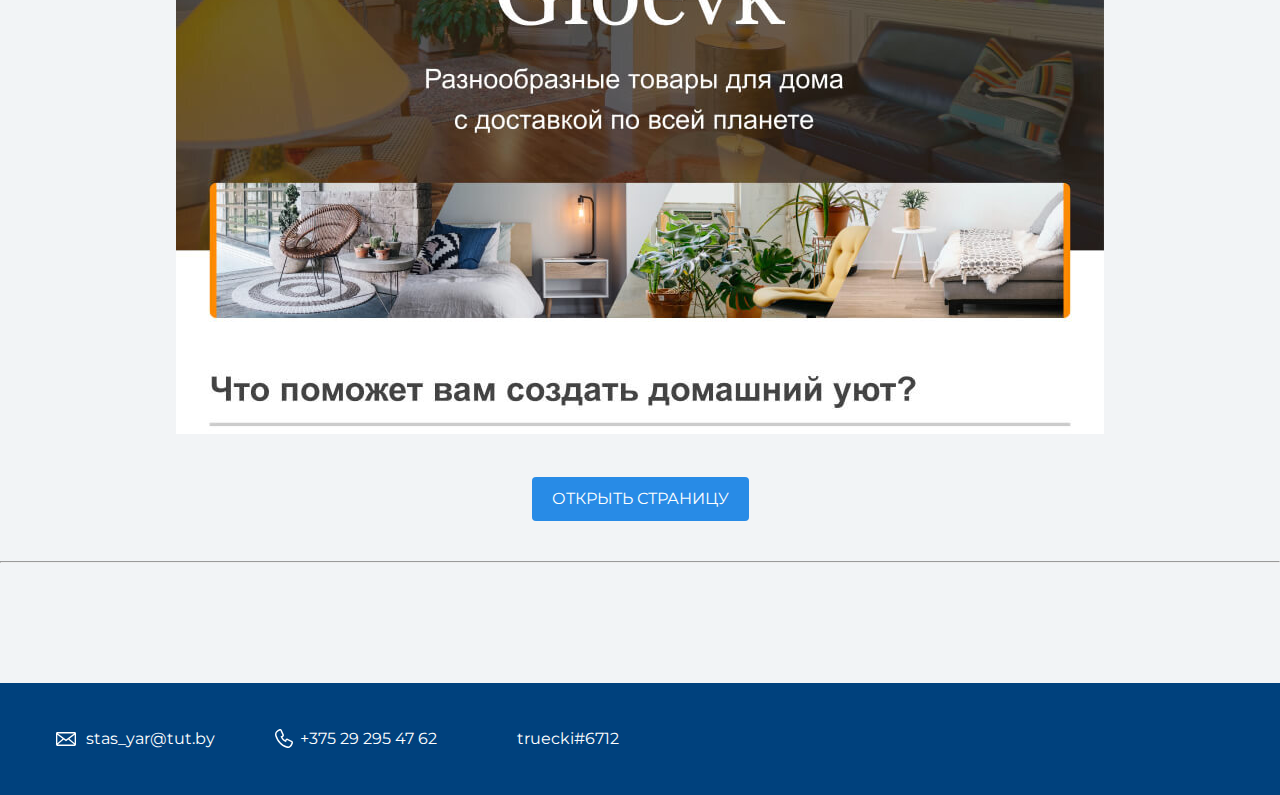
==== commit 030353f3: "Update contacts" ====
--- a/index.html
+++ b/index.html
@@ -13,6 +13,7 @@
         <div class="container">
             <a class="header-email" href="mailto:stas_yar@tut.by">stas_yar@tut.by</a>
             <a class="header-phone" href="tel:+375292954762">+375 29 295 47 62</a>
+            <a class="header-discord" href="https://discordapp.com/users/399246428871983114/">truecki#6712</a>
         </div>
     </header>
 
@@ -72,6 +73,7 @@
         <div class="conteiner">
             <a class="footer-email" href="mailto:stas_yar@tut.by">stas_yar@tut.by</a>
             <a class="footer-phone" href="tel:+375292954762">+375 29 295 47 62</a>
+            <a class="footer-discord" href="https://discordapp.com/users/399246428871983114/">truecki#6712</a>
         </div>
     </footer>
 </body>
--- a/style.css
+++ b/style.css
@@ -44,6 +44,11 @@
 .header-phone {
   padding-left: 25px;
   background-image: url("img/icon-phone-header.svg");
+}
+
+.header-discord {
+  padding-left: 20px;
+  background-image: url("https://discord.com/assets/3437c10597c1526c3dbd98c737c2bcae.svg");
 }
 
 .hero-image {
@@ -191,4 +196,9 @@
 .footer-phone {
   padding-left: 25px;
   background-image: url("img/icon-phone-footer.svg");
-}+}
+
+.footer-discord {
+  padding-left: 20px;
+  background-image: url("https://discord.com/assets/3437c10597c1526c3dbd98c737c2bcae.svg");
+}
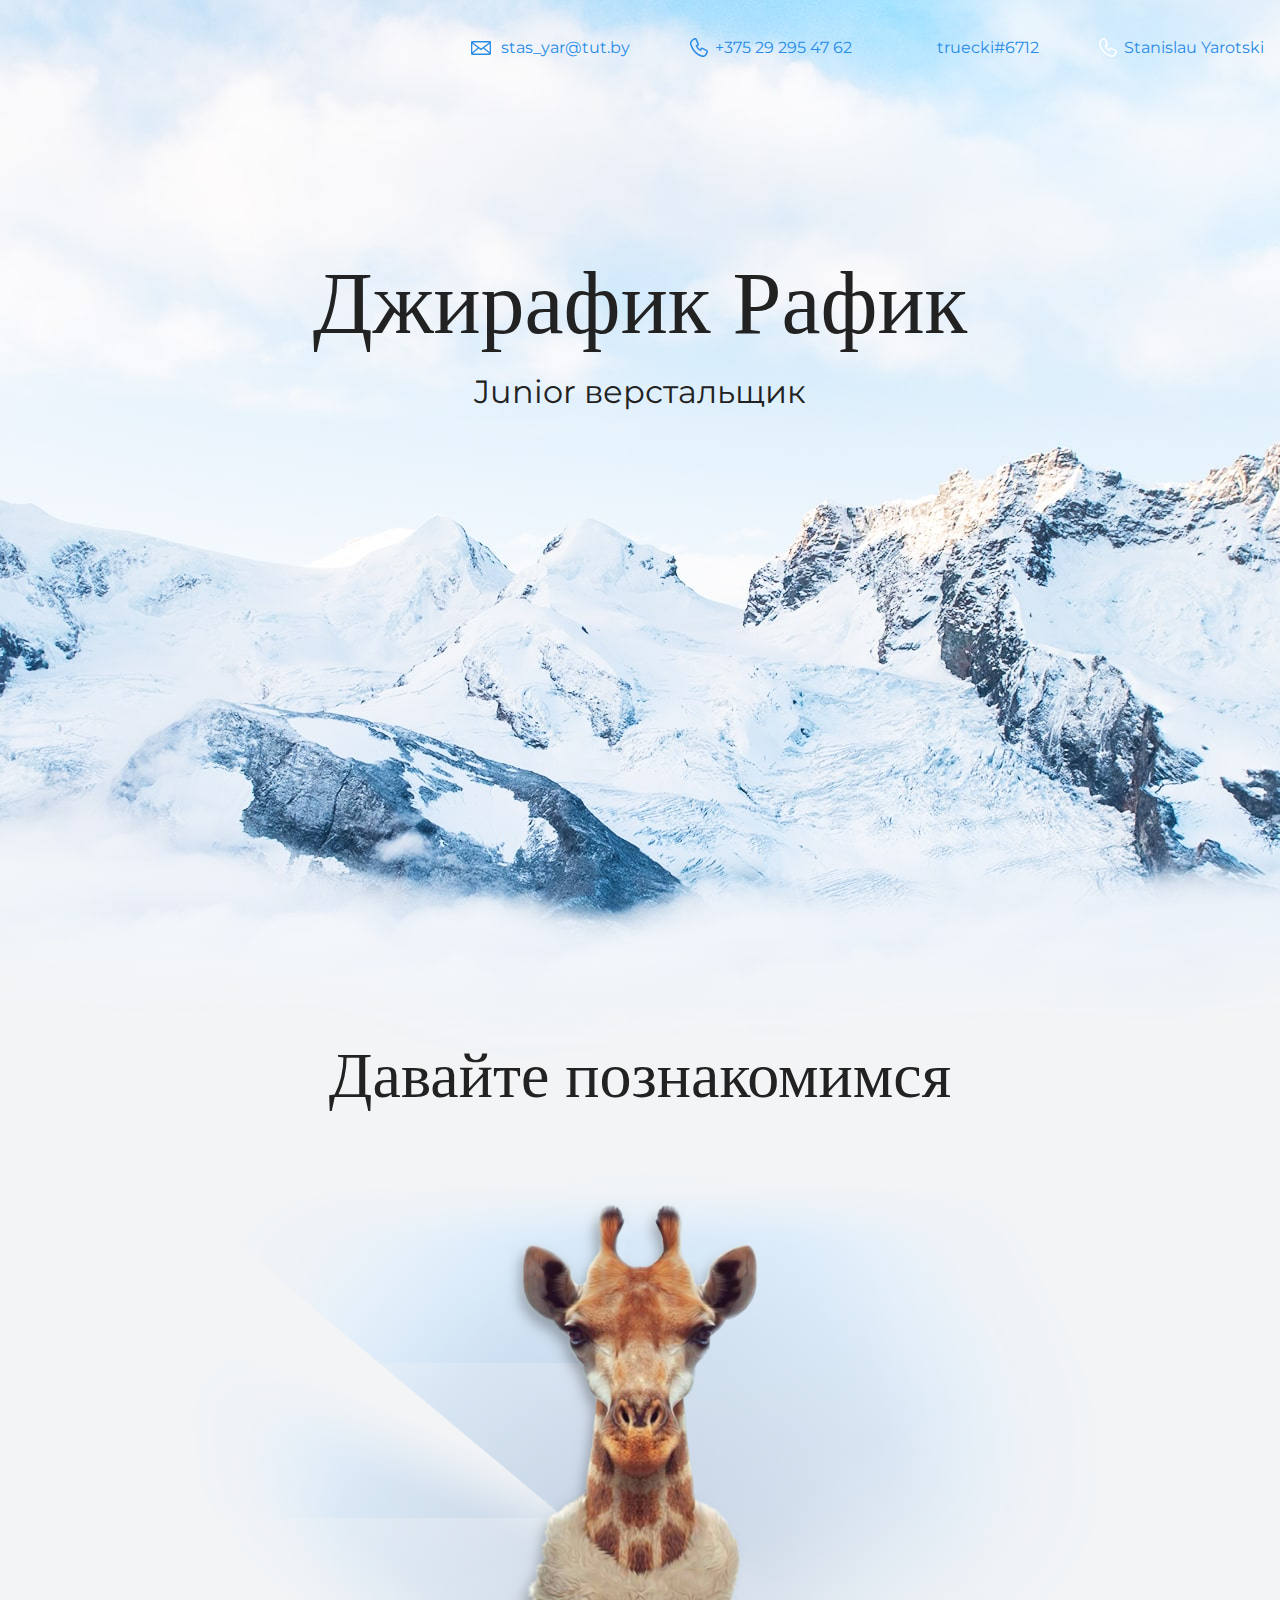
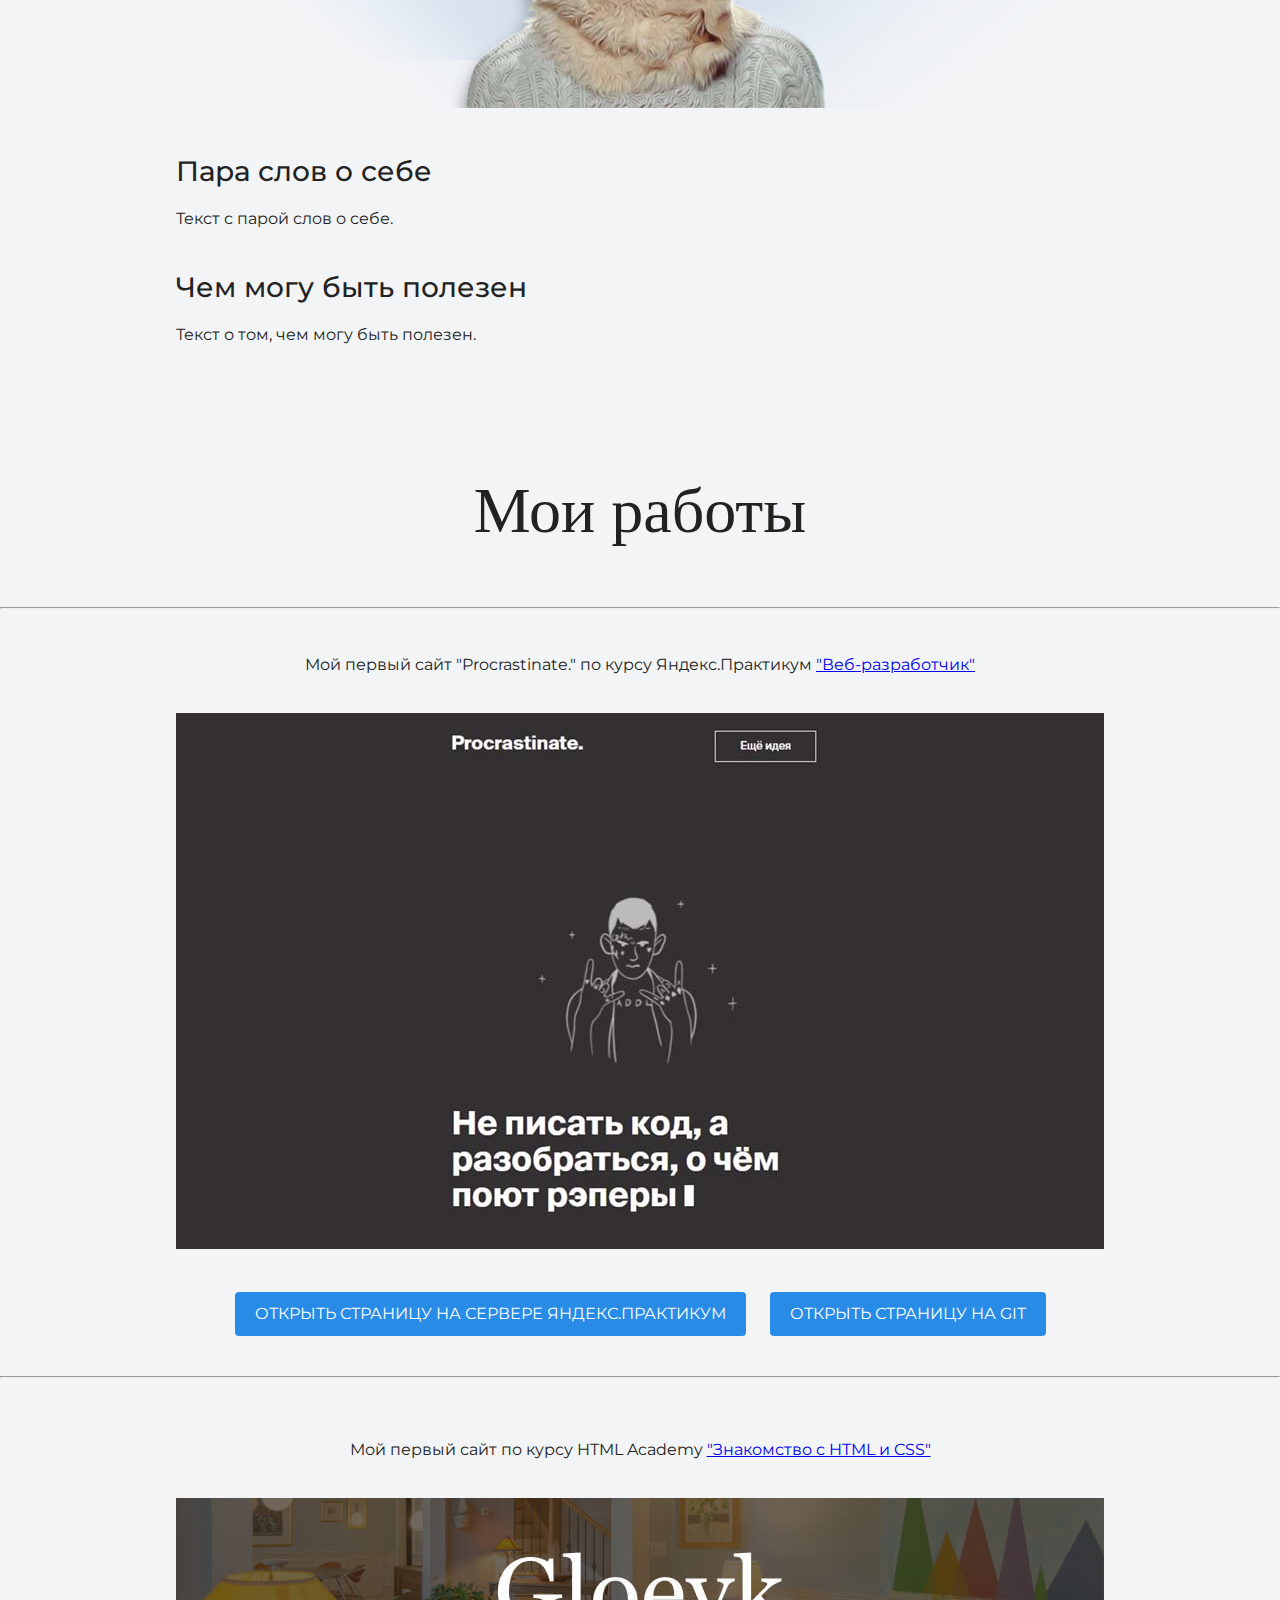
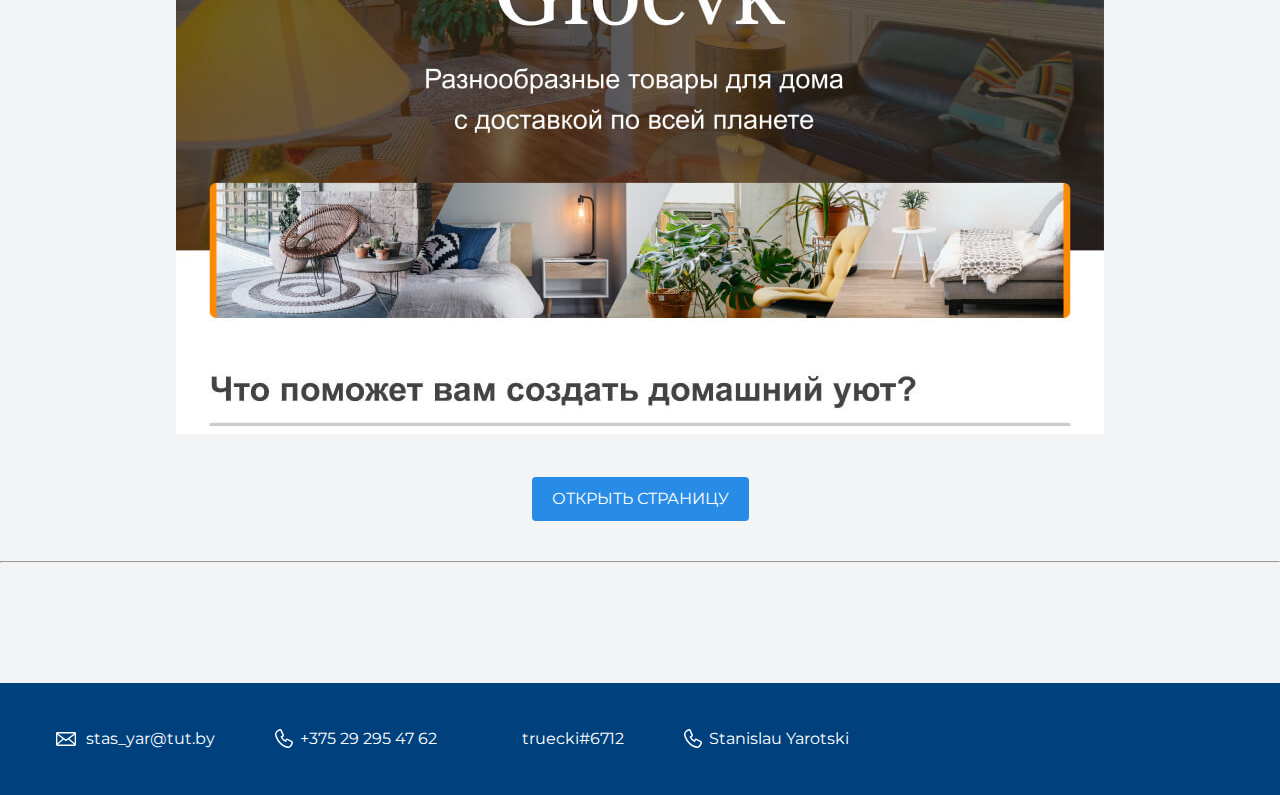
==== commit 4dcfaf29: "Update index.html" ====
--- a/index.html
+++ b/index.html
@@ -14,6 +14,7 @@
             <a class="header-email" href="mailto:stas_yar@tut.by">stas_yar@tut.by</a>
             <a class="header-phone" href="tel:+375292954762">+375 29 295 47 62</a>
             <a class="header-discord" href="https://discordapp.com/users/399246428871983114/">truecki#6712</a>
+            <a class="header-linkedin" href="https://www.linkedin.com/in/yarotski-stanislau/">Stanislau Yarotski</a>
         </div>
     </header>
 
@@ -74,6 +75,7 @@
             <a class="footer-email" href="mailto:stas_yar@tut.by">stas_yar@tut.by</a>
             <a class="footer-phone" href="tel:+375292954762">+375 29 295 47 62</a>
             <a class="footer-discord" href="https://discordapp.com/users/399246428871983114/">truecki#6712</a>
+            <a class="footer-linkedin" href="https://www.linkedin.com/in/yarotski-stanislau/">Stanislau Yarotski</a>
         </div>
     </footer>
 </body>
--- a/style.css
+++ b/style.css
@@ -47,8 +47,14 @@
 }
 
 .header-discord {
-  padding-left: 20px;
+  padding-left: 25px;
+  height: 20px;
   background-image: url("https://discord.com/assets/3437c10597c1526c3dbd98c737c2bcae.svg");
+}
+
+.header-linkedin {
+  padding-left: 25px;
+  background-image: url("img/icon-phone-footer.svg");
 }
 
 .hero-image {
@@ -198,7 +204,13 @@
   background-image: url("img/icon-phone-footer.svg");
 }
 
+.footer-linkedin {
+  padding-left: 25px;
+  background-image: url("img/icon-phone-footer.svg");
+}
+
 .footer-discord {
-  padding-left: 20px;
-  background-image: url("https://discord.com/assets/3437c10597c1526c3dbd98c737c2bcae.svg");
-}
+  padding-left: 25px;
+  height: 20px;
+  background-image: url("https://discord.com/assets/145dc557845548a36a82337912ca3ac5.svg");
+}
